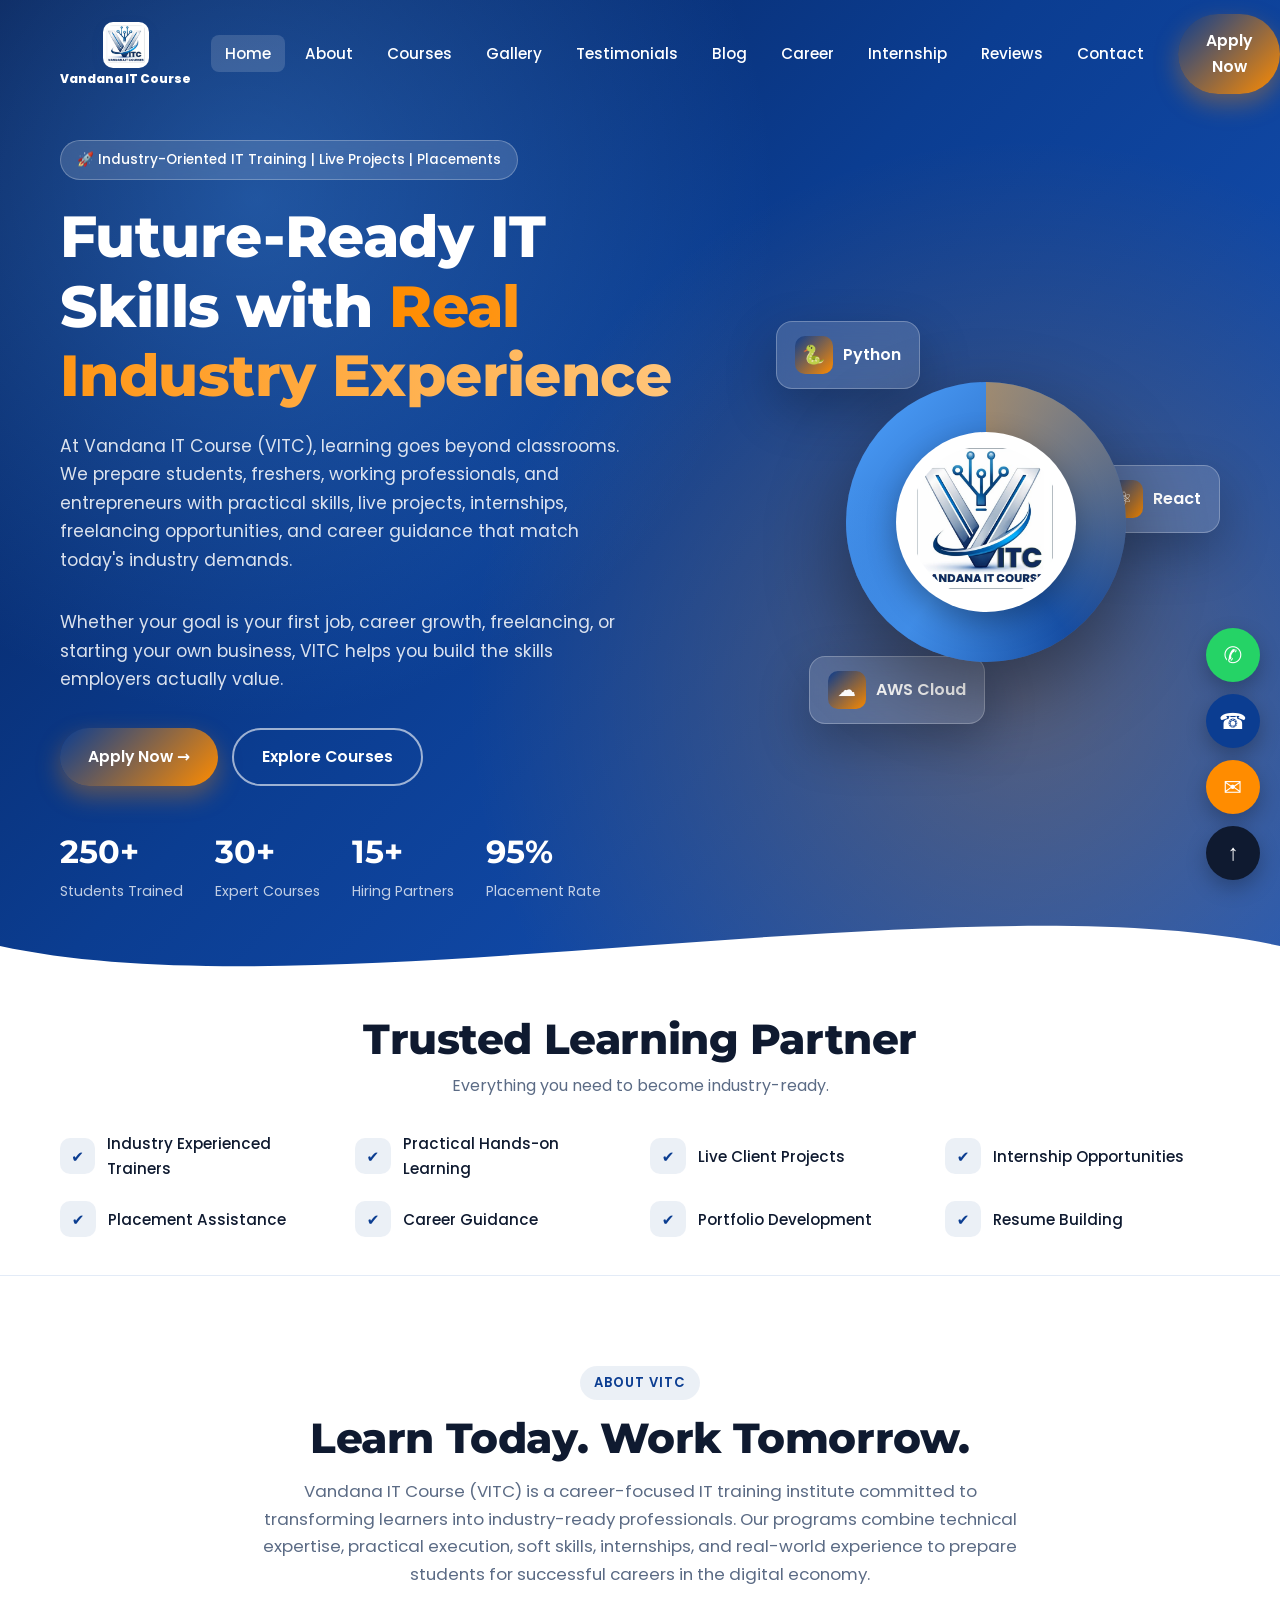
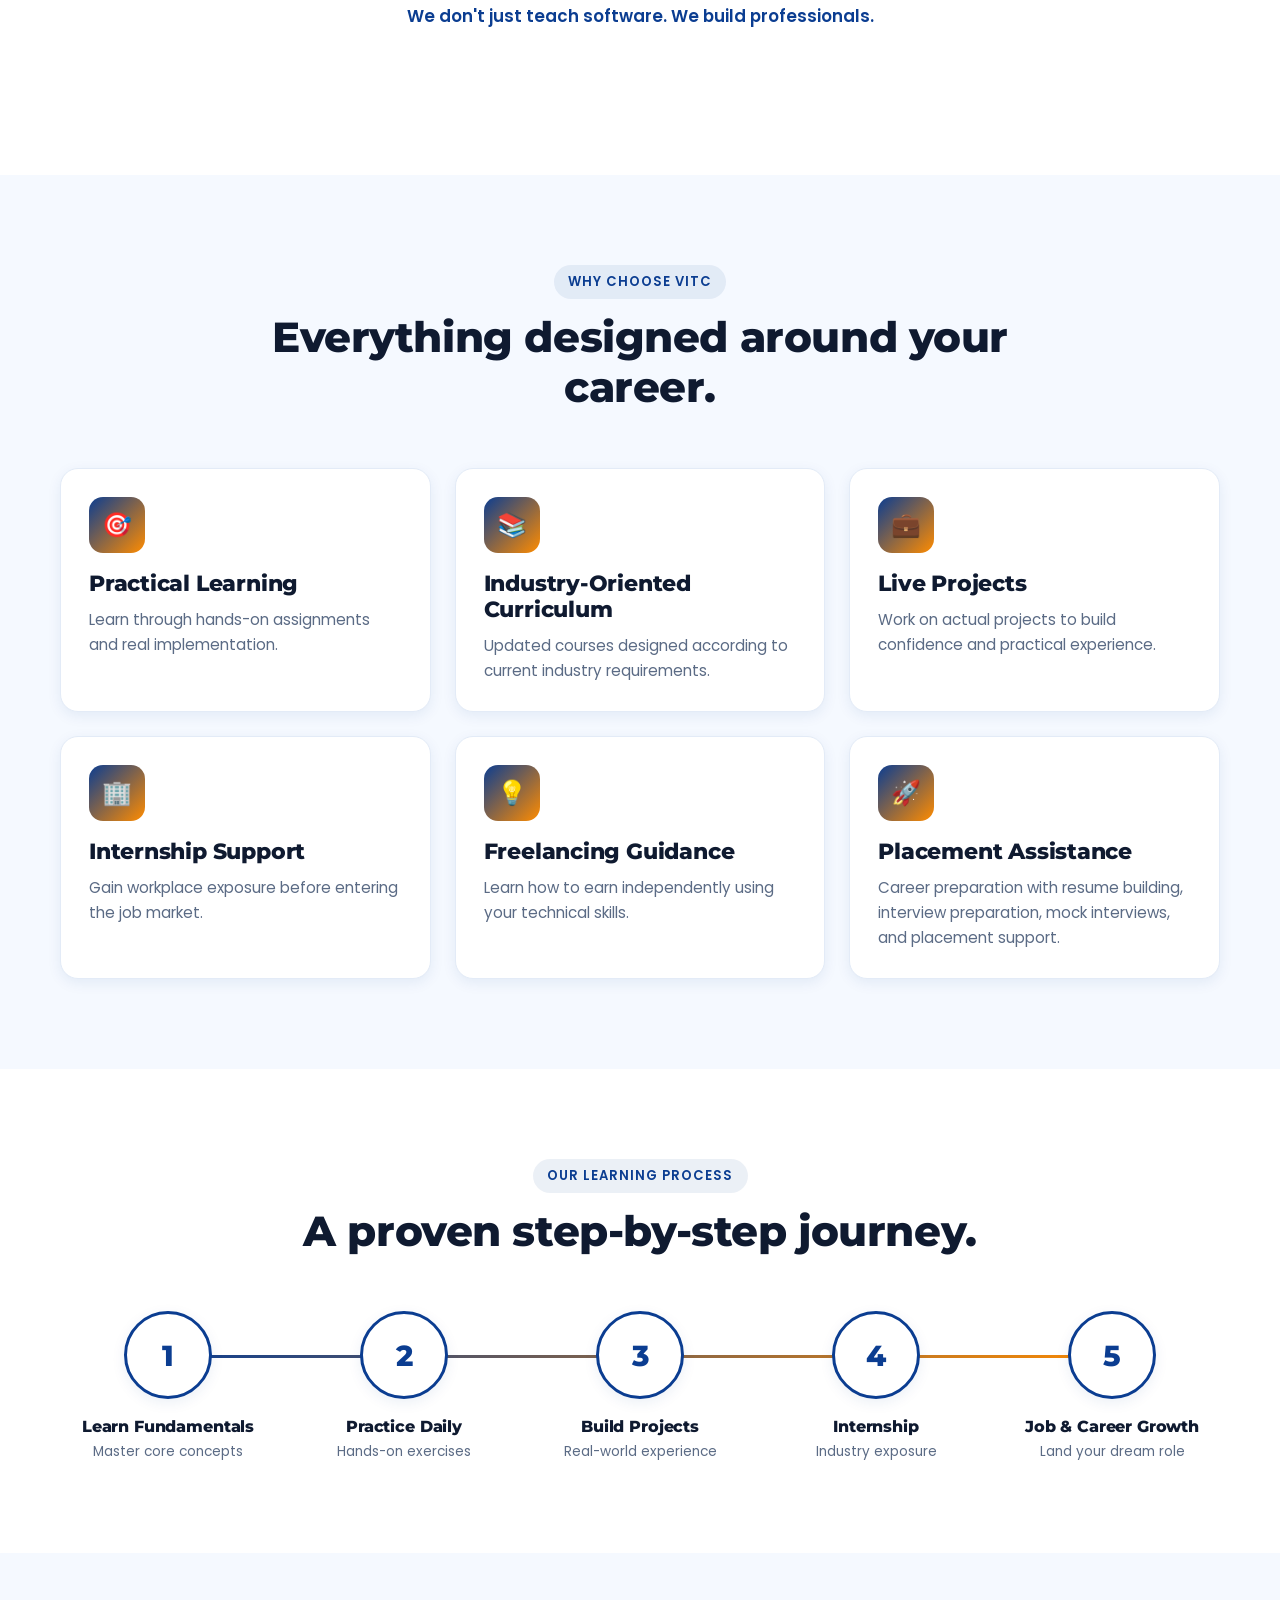
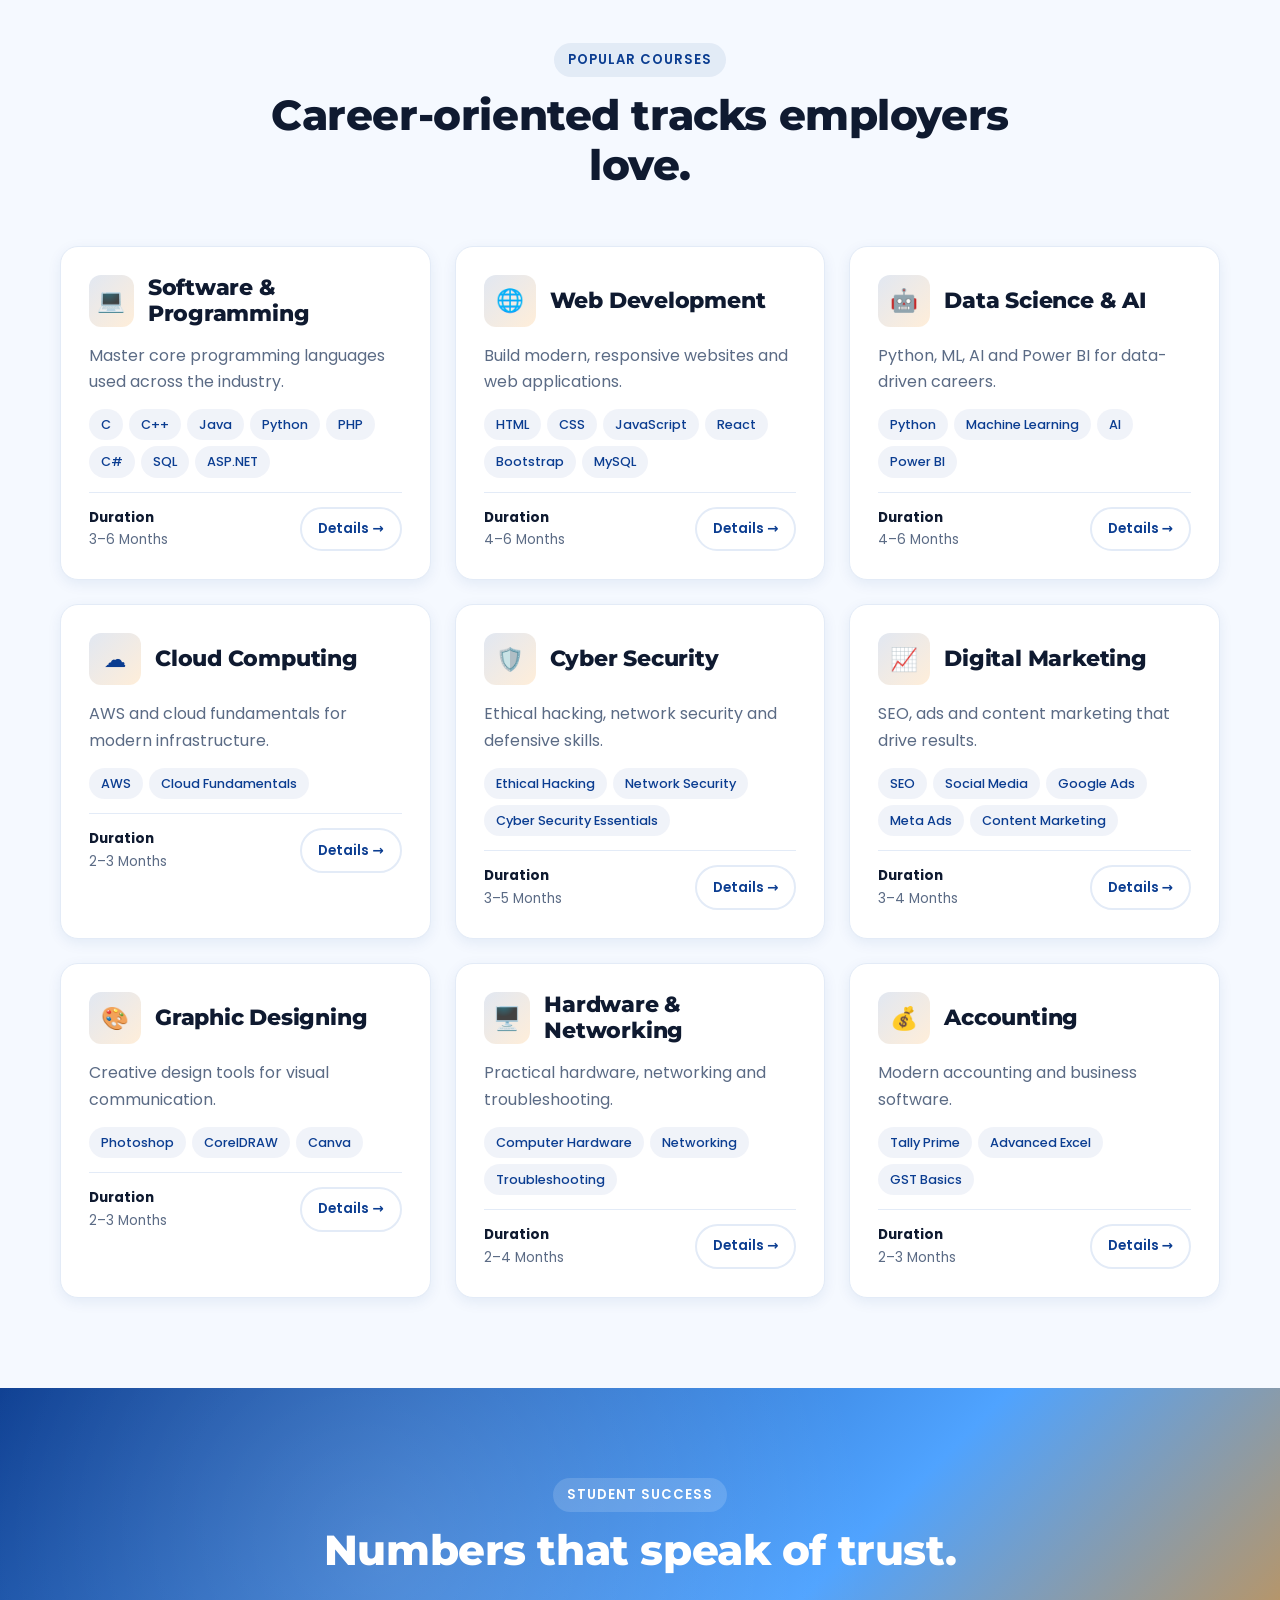
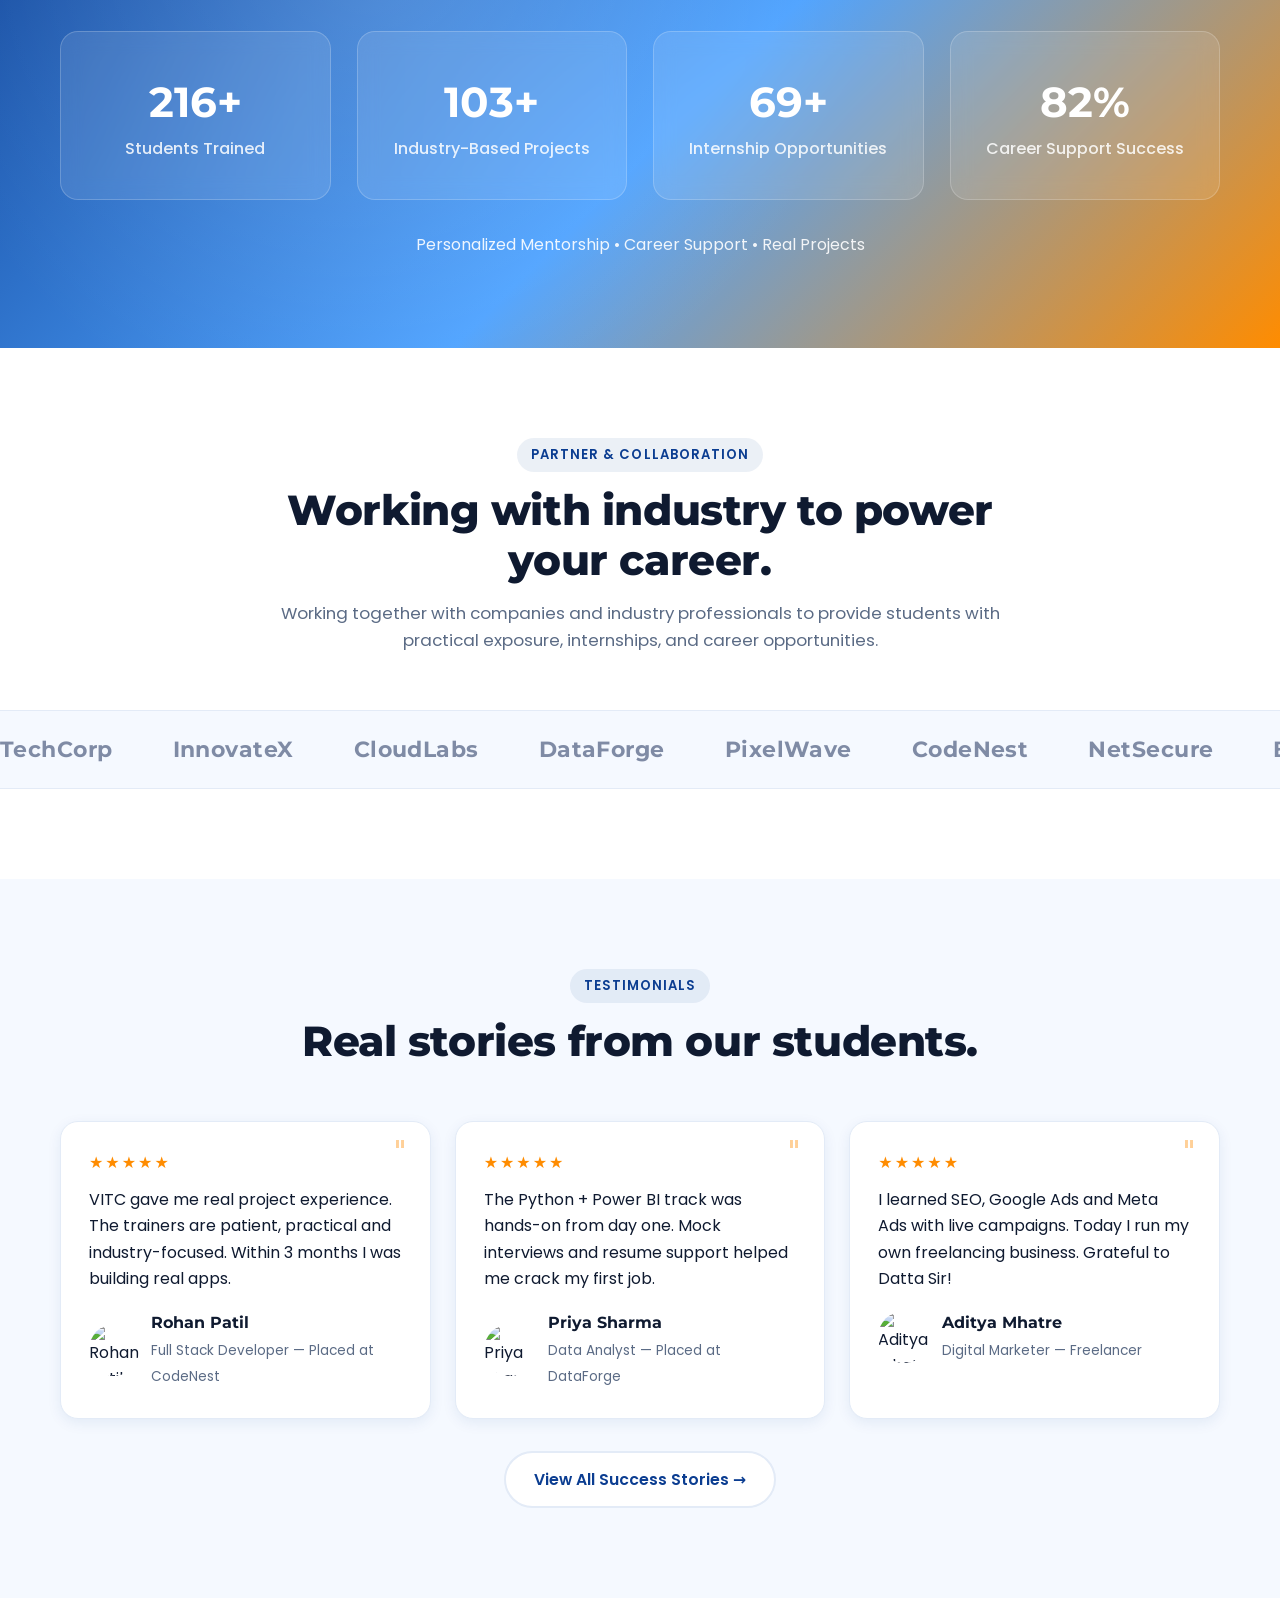
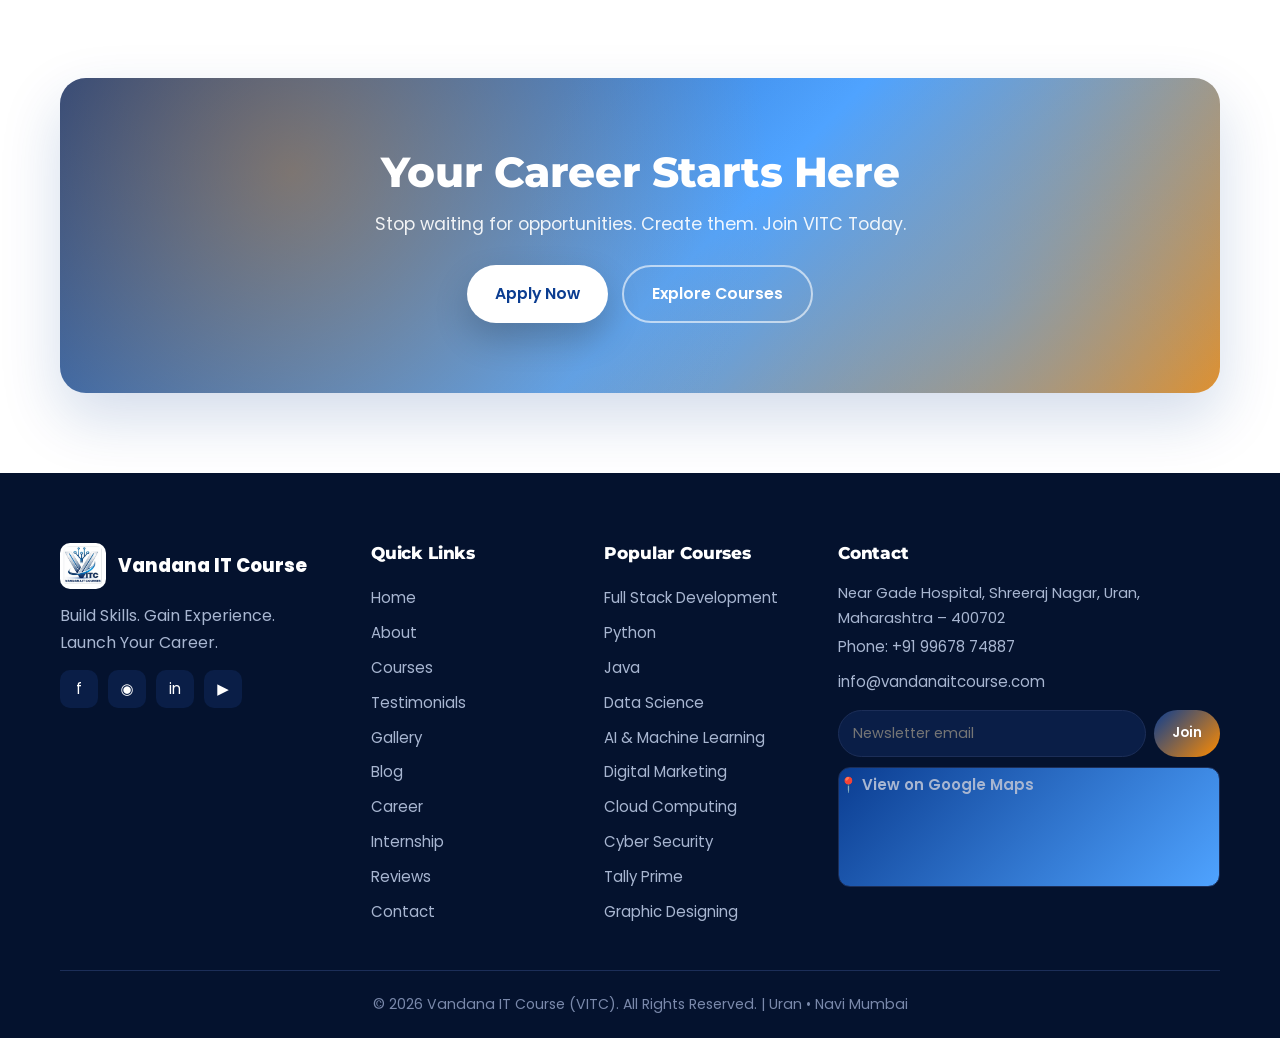
==== index.html @ c4010382 "Added VITC Website complete files" ====
<!DOCTYPE html>
<html lang="en">
<head>
<meta charset="UTF-8">
<meta name="viewport" content="width=device-width,initial-scale=1">
<meta name="theme-color" content="#0B3D91">
<title>Home — Future-Ready IT Skills | Vandana IT Course (VITC) — Uran, Navi Mumbai</title>
<meta name="description" content="VITC — Career-focused IT training institute in Uran offering programming, full stack, data science, digital marketing, cyber security courses with live projects, internships & placement assistance.">
<meta name="keywords" content="Vandana IT Course, IT Classes Uran, IT Institute Uran, Programming Classes Uran, Full Stack Course Uran, Python Classes Uran, Java Classes Uran, Digital Marketing Uran, Cyber Security Course Uran, Data Science Institute Uran, Internship Uran, Placement Institute Navi Mumbai, IT Training Navi Mumbai">
<meta name="author" content="Vandana IT Course (VITC)">
<link rel="canonical" href="/index.html">
<meta property="og:type" content="website">
<meta property="og:title" content="Home — Future-Ready IT Skills | Vandana IT Course (VITC)">
<meta property="og:description" content="VITC — Career-focused IT training institute in Uran offering programming, full stack, data science, digital marketing, cyber security courses with live projects, internships & placement assistance.">
<meta property="og:image" content="assets/img/logo.jpeg">
<meta name="twitter:card" content="summary_large_image">
<meta name="twitter:title" content="Home — Future-Ready IT Skills | VITC">
<meta name="twitter:description" content="VITC — Career-focused IT training institute in Uran offering programming, full stack, data science, digital marketing, cyber security courses with live projects, internships & placement assistance.">
<link rel="icon" type="image/jpeg" href="assets/img/logo.jpeg">
<link rel="apple-touch-icon" href="assets/img/logo.jpeg">
<link rel="preconnect" href="https://fonts.googleapis.com">
<link rel="preconnect" href="https://fonts.gstatic.com" crossorigin>
<link href="https://fonts.googleapis.com/css2?family=Montserrat:wght@600;700;800;900&family=Poppins:wght@300;400;500;600;700&family=Roboto:wght@400;500;700&display=swap" rel="stylesheet">
<link rel="stylesheet" href="assets/css/style.css">
<script type="application/ld+json">
{"@context":"https://schema.org","@type":"EducationalOrganization","name":"Vandana IT Course (VITC)","url":"https://vandanaitcourse.com","logo":"assets/img/logo.jpeg","telephone":"+919967874887","email":"info@vandanaitcourse.com","address":{"@type":"PostalAddress","streetAddress":"Near Gade Hospital, Shreeraj Nagar","addressLocality":"Uran","addressRegion":"Maharashtra","postalCode":"400702","addressCountry":"IN"},"sameAs":["https://facebook.com","https://instagram.com","https://linkedin.com","https://youtube.com"]}
</script>
</head>
<body class="">
<div id="loader"><img src="assets/img/logo.jpeg" alt="VITC"><div class="bar"><span></span></div></div>
<div id="scroll-progress"></div>
<header class="header">
<div class="container nav">
<a class="brand" href="index.html"><img src="assets/img/logo.jpeg" alt="VITC Logo"><span>Vandana IT Course</span></a>
<nav><ul class="nav-links"><li><a href="index.html" class="active">Home</a></li><li><a href="about.html">About</a></li><li><a href="courses.html">Courses</a></li><li><a href="gallery.html">Gallery</a></li><li><a href="testimonials.html">Testimonials</a></li><li><a href="blog.html">Blog</a></li><li><a href="career.html">Career</a></li><li><a href="internship.html">Internship</a></li><li><a href="reviews.html">Reviews</a></li><li><a href="contact.html">Contact</a></li></ul></nav>
<div class="nav-cta">
<a class="btn btn-primary" href="contact.html">Apply Now</a>
<button class="hamburger" aria-label="Menu"><span></span><span></span><span></span></button>
</div>
</div>
</header>

<section class="hero">
<div class="container hero-grid">
<div class="reveal">
<span class="eyebrow">🚀 Industry-Oriented IT Training | Live Projects | Placements</span>
<h1>Future-Ready IT Skills with <span class="typed" data-typed='["Real Industry Experience","Live Client Projects","Internships & Placements","Career Guidance"]'></span></h1>
<p>At Vandana IT Course (VITC), learning goes beyond classrooms. We prepare students, freshers, working professionals, and entrepreneurs with practical skills, live projects, internships, freelancing opportunities, and career guidance that match today's industry demands.</p>
<p style="color:rgba(255,255,255,.85);margin-bottom:34px">Whether your goal is your first job, career growth, freelancing, or starting your own business, VITC helps you build the skills employers actually value.</p>
<div class="hero-cta">
<a class="btn btn-primary" href="contact.html">Apply Now →</a>
<a class="btn btn-outline" href="courses.html">Explore Courses</a>
</div>
<div class="hero-stats">
<div class="stat"><b data-count="250" data-suffix="+">0</b><span>Students Trained</span></div>
<div class="stat"><b data-count="30" data-suffix="+">0</b><span>Expert Courses</span></div>
<div class="stat"><b data-count="15" data-suffix="+">0</b><span>Hiring Partners</span></div>
<div class="stat"><b data-count="95" data-suffix="%">0</b><span>Placement Rate</span></div>
</div>
</div>
<div class="hero-visual reveal">
<div class="card-float cf1"><span class="ico">🐍</span> Python</div>
<div class="card-float cf2"><span class="ico">⚛️</span> React</div>
<div class="card-float cf3"><span class="ico">☁️</span> AWS Cloud</div>
<div class="center"><div class="center-img"><img src="assets/img/logo.jpeg" alt="VITC"></div></div>
</div>
</div>
<div class="wave"><svg viewBox="0 0 1440 100" preserveAspectRatio="none"><path fill="#fff" d="M0,50 C360,120 1080,-20 1440,50 L1440,100 L0,100 Z"/></svg></div>
</section>

<section class="trust" style="padding-top:20px">
<div class="container">
<h2 class="text-center reveal" style="margin-bottom:8px">Trusted Learning Partner</h2>
<p class="text-center reveal" style="margin-bottom:32px">Everything you need to become industry-ready.</p>
<div class="trust-grid reveal">
<div class="trust-item"><span class="tick">✔</span>Industry Experienced Trainers</div><div class="trust-item"><span class="tick">✔</span>Practical Hands-on Learning</div><div class="trust-item"><span class="tick">✔</span>Live Client Projects</div><div class="trust-item"><span class="tick">✔</span>Internship Opportunities</div><div class="trust-item"><span class="tick">✔</span>Placement Assistance</div><div class="trust-item"><span class="tick">✔</span>Career Guidance</div><div class="trust-item"><span class="tick">✔</span>Portfolio Development</div><div class="trust-item"><span class="tick">✔</span>Resume Building</div>
</div>
</div>
</section>

<section>
<div class="container">
<div class="section-head reveal">
<span class="eyebrow">About VITC</span>
<h2>Learn Today. Work Tomorrow.</h2>
<p>Vandana IT Course (VITC) is a career-focused IT training institute committed to transforming learners into industry-ready professionals. Our programs combine technical expertise, practical execution, soft skills, internships, and real-world experience to prepare students for successful careers in the digital economy.</p>
<p style="margin-top:14px;font-weight:600;color:var(--primary)">We don't just teach software. We build professionals.</p>
</div>
</div>
</section>

<section style="background:#f5f9ff">
<div class="container">
<div class="section-head reveal">
<span class="eyebrow">Why Choose VITC</span>
<h2>Everything designed around your career.</h2>
</div>
<div class="grid grid-3 reveal">
<div class="card"><div class="ico">🎯</div><h3>Practical Learning</h3><p>Learn through hands-on assignments and real implementation.</p></div><div class="card"><div class="ico">📚</div><h3>Industry-Oriented Curriculum</h3><p>Updated courses designed according to current industry requirements.</p></div><div class="card"><div class="ico">💼</div><h3>Live Projects</h3><p>Work on actual projects to build confidence and practical experience.</p></div><div class="card"><div class="ico">🏢</div><h3>Internship Support</h3><p>Gain workplace exposure before entering the job market.</p></div><div class="card"><div class="ico">💡</div><h3>Freelancing Guidance</h3><p>Learn how to earn independently using your technical skills.</p></div><div class="card"><div class="ico">🚀</div><h3>Placement Assistance</h3><p>Career preparation with resume building, interview preparation, mock interviews, and placement support.</p></div>
</div>
</div>
</section>

<section>
<div class="container">
<div class="section-head reveal">
<span class="eyebrow">Our Learning Process</span>
<h2>A proven step-by-step journey.</h2>
</div>
<div class="process reveal">
<div class="step"><div class="num">1</div><h4>Learn Fundamentals</h4><p>Master core concepts</p></div><div class="step"><div class="num">2</div><h4>Practice Daily</h4><p>Hands-on exercises</p></div><div class="step"><div class="num">3</div><h4>Build Projects</h4><p>Real-world experience</p></div><div class="step"><div class="num">4</div><h4>Internship</h4><p>Industry exposure</p></div><div class="step"><div class="num">5</div><h4>Job & Career Growth</h4><p>Land your dream role</p></div>
</div>
</div>
</section>

<section style="background:#f5f9ff">
<div class="container">
<div class="section-head reveal">
<span class="eyebrow">Popular Courses</span>
<h2>Career-oriented tracks employers love.</h2>
</div>
<div class="grid grid-3 reveal">
<div class="course-card"><div class="head"><div class="ico">💻</div><h3>Software & Programming</h3></div><p>Master core programming languages used across the industry.</p><ul><li>C</li><li>C++</li><li>Java</li><li>Python</li><li>PHP</li><li>C#</li><li>SQL</li><li>ASP.NET</li></ul><div class="meta"><span><b>Duration</b>3–6 Months</span><a href="courses.html" class="btn btn-ghost" style="padding:8px 16px;font-size:.85rem">Details →</a></div></div><div class="course-card"><div class="head"><div class="ico">🌐</div><h3>Web Development</h3></div><p>Build modern, responsive websites and web applications.</p><ul><li>HTML</li><li>CSS</li><li>JavaScript</li><li>React</li><li>Bootstrap</li><li>MySQL</li></ul><div class="meta"><span><b>Duration</b>4–6 Months</span><a href="courses.html" class="btn btn-ghost" style="padding:8px 16px;font-size:.85rem">Details →</a></div></div><div class="course-card"><div class="head"><div class="ico">🤖</div><h3>Data Science & AI</h3></div><p>Python, ML, AI and Power BI for data-driven careers.</p><ul><li>Python</li><li>Machine Learning</li><li>AI</li><li>Power BI</li></ul><div class="meta"><span><b>Duration</b>4–6 Months</span><a href="courses.html" class="btn btn-ghost" style="padding:8px 16px;font-size:.85rem">Details →</a></div></div><div class="course-card"><div class="head"><div class="ico">☁️</div><h3>Cloud Computing</h3></div><p>AWS and cloud fundamentals for modern infrastructure.</p><ul><li>AWS</li><li>Cloud Fundamentals</li></ul><div class="meta"><span><b>Duration</b>2–3 Months</span><a href="courses.html" class="btn btn-ghost" style="padding:8px 16px;font-size:.85rem">Details →</a></div></div><div class="course-card"><div class="head"><div class="ico">🛡️</div><h3>Cyber Security</h3></div><p>Ethical hacking, network security and defensive skills.</p><ul><li>Ethical Hacking</li><li>Network Security</li><li>Cyber Security Essentials</li></ul><div class="meta"><span><b>Duration</b>3–5 Months</span><a href="courses.html" class="btn btn-ghost" style="padding:8px 16px;font-size:.85rem">Details →</a></div></div><div class="course-card"><div class="head"><div class="ico">📈</div><h3>Digital Marketing</h3></div><p>SEO, ads and content marketing that drive results.</p><ul><li>SEO</li><li>Social Media</li><li>Google Ads</li><li>Meta Ads</li><li>Content Marketing</li></ul><div class="meta"><span><b>Duration</b>3–4 Months</span><a href="courses.html" class="btn btn-ghost" style="padding:8px 16px;font-size:.85rem">Details →</a></div></div><div class="course-card"><div class="head"><div class="ico">🎨</div><h3>Graphic Designing</h3></div><p>Creative design tools for visual communication.</p><ul><li>Photoshop</li><li>CorelDRAW</li><li>Canva</li></ul><div class="meta"><span><b>Duration</b>2–3 Months</span><a href="courses.html" class="btn btn-ghost" style="padding:8px 16px;font-size:.85rem">Details →</a></div></div><div class="course-card"><div class="head"><div class="ico">🖥️</div><h3>Hardware & Networking</h3></div><p>Practical hardware, networking and troubleshooting.</p><ul><li>Computer Hardware</li><li>Networking</li><li>Troubleshooting</li></ul><div class="meta"><span><b>Duration</b>2–4 Months</span><a href="courses.html" class="btn btn-ghost" style="padding:8px 16px;font-size:.85rem">Details →</a></div></div><div class="course-card"><div class="head"><div class="ico">💰</div><h3>Accounting</h3></div><p>Modern accounting and business software.</p><ul><li>Tally Prime</li><li>Advanced Excel</li><li>GST Basics</li></ul><div class="meta"><span><b>Duration</b>2–3 Months</span><a href="courses.html" class="btn btn-ghost" style="padding:8px 16px;font-size:.85rem">Details →</a></div></div>
</div>
</div>
</section>

<section class="success">
<div class="container">
<div class="section-head reveal">
<span class="eyebrow" style="background:rgba(255,255,255,.15);color:#fff">Student Success</span>
<h2>Numbers that speak of trust.</h2>
</div>
<div class="counters reveal">
<div class="counter"><b data-count="250" data-suffix="+">0</b><span>Students Trained</span></div>
<div class="counter"><b data-count="120" data-suffix="+">0</b><span>Industry-Based Projects</span></div>
<div class="counter"><b data-count="80" data-suffix="+">0</b><span>Internship Opportunities</span></div>
<div class="counter"><b data-count="95" data-suffix="%">0</b><span>Career Support Success</span></div>
</div>
<p class="text-center reveal" style="margin-top:32px;color:rgba(255,255,255,.9)">Personalized Mentorship • Career Support • Real Projects</p>
</div>
</section>

<section>
<div class="container">
<div class="section-head reveal">
<span class="eyebrow">Partner &amp; Collaboration</span>
<h2>Working with industry to power your career.</h2>
<p>Working together with companies and industry professionals to provide students with practical exposure, internships, and career opportunities.</p>
</div>
</div>
<div class="marquee reveal">
<div class="marquee-track">
<span>TechCorp</span><span>InnovateX</span><span>CloudLabs</span><span>DataForge</span><span>PixelWave</span><span>CodeNest</span><span>NetSecure</span><span>BrightStack</span><span>ByteBridge</span><span>VectorAI</span><span>TechCorp</span><span>InnovateX</span><span>CloudLabs</span><span>DataForge</span><span>PixelWave</span><span>CodeNest</span><span>NetSecure</span><span>BrightStack</span><span>ByteBridge</span><span>VectorAI</span>
</div>
</div>
</section>

<section style="background:#f5f9ff">
<div class="container">
<div class="section-head reveal">
<span class="eyebrow">Testimonials</span>
<h2>Real stories from our students.</h2>
</div>
<div class="grid grid-3 reveal">
<div class="testi-card"><span class="quote">"</span><div class="stars">★★★★★</div><p>VITC gave me real project experience. The trainers are patient, practical and industry-focused. Within 3 months I was building real apps.</p><div class="who"><img src="https://i.pravatar.cc/100?img=11" alt="Rohan Patil" loading="lazy"><div><b>Rohan Patil</b><span>Full Stack Developer — Placed at CodeNest</span></div></div></div><div class="testi-card"><span class="quote">"</span><div class="stars">★★★★★</div><p>The Python + Power BI track was hands-on from day one. Mock interviews and resume support helped me crack my first job.</p><div class="who"><img src="https://i.pravatar.cc/100?img=12" alt="Priya Sharma" loading="lazy"><div><b>Priya Sharma</b><span>Data Analyst — Placed at DataForge</span></div></div></div><div class="testi-card"><span class="quote">"</span><div class="stars">★★★★★</div><p>I learned SEO, Google Ads and Meta Ads with live campaigns. Today I run my own freelancing business. Grateful to Datta Sir!</p><div class="who"><img src="https://i.pravatar.cc/100?img=13" alt="Aditya Mhatre" loading="lazy"><div><b>Aditya Mhatre</b><span>Digital Marketer — Freelancer</span></div></div></div>
</div>
<div class="text-center mt-4"><a class="btn btn-ghost" href="testimonials.html">View All Success Stories →</a></div>
</div>
</section>

<section class="cta-banner">
<div class="container">
<div class="box reveal">
<h2>Your Career Starts Here</h2>
<p>Stop waiting for opportunities. Create them. Join VITC Today.</p>
<div style="display:flex;gap:14px;justify-content:center;flex-wrap:wrap">
<a class="btn btn-primary" href="contact.html">Apply Now</a>
<a class="btn btn-outline" href="courses.html">Explore Courses</a>
</div>
</div>
</div>
</section>
<footer class="footer">
<div class="container">
<div class="footer-grid">
<div>
<div class="footer-brand"><img src="assets/img/logo.jpeg" alt="VITC">Vandana IT Course</div>
<p style="color:#a8b6d1">Build Skills. Gain Experience. Launch Your Career.</p>
<div class="socials" aria-label="Social">
<a href="#" aria-label="Facebook">f</a>
<a href="#" aria-label="Instagram">◉</a>
<a href="#" aria-label="LinkedIn">in</a>
<a href="#" aria-label="YouTube">▶</a>
</div>
</div>
<div>
<h4>Quick Links</h4>
<a href="index.html">Home</a><a href="about.html">About</a><a href="courses.html">Courses</a>
<a href="testimonials.html">Testimonials</a><a href="gallery.html">Gallery</a><a href="blog.html">Blog</a>
<a href="career.html">Career</a><a href="internship.html">Internship</a>
<a href="reviews.html">Reviews</a><a href="contact.html">Contact</a>
</div>
<div>
<h4>Popular Courses</h4>
<a href="courses.html">Full Stack Development</a><a href="courses.html">Python</a><a href="courses.html">Java</a>
<a href="courses.html">Data Science</a><a href="courses.html">AI &amp; Machine Learning</a>
<a href="courses.html">Digital Marketing</a><a href="courses.html">Cloud Computing</a>
<a href="courses.html">Cyber Security</a><a href="courses.html">Tally Prime</a><a href="courses.html">Graphic Designing</a>
</div>
<div>
<h4>Contact</h4>
<p style="color:#a8b6d1;font-size:.92rem">Near Gade Hospital, Shreeraj Nagar, Uran, Maharashtra – 400702</p>
<a href="tel:+919967874887">Phone: +91 99678 74887</a>
<a href="mailto:info@vandanaitcourse.com">info@vandanaitcourse.com</a>
<form class="newsletter" onsubmit="return false"><input type="email" placeholder="Newsletter email" required><button>Join</button></form>
<a class="map-thumb" href="https://maps.app.goo.gl/kC8JTekmiVZLgbgg7" target="_blank" rel="noopener"></a>
</div>
</div>
<div class="footer-bottom">© 2026 Vandana IT Course (VITC). All Rights Reserved. | Uran • Navi Mumbai</div>
</div>
</footer>
<div class="floats">
<a class="f-wa" href="https://wa.me/919967874887?text=Hi%20VITC%2C%20I%27d%20like%20to%20enquire%20about%20your%20courses" target="_blank" rel="noopener" aria-label="WhatsApp">✆</a>
<a class="f-call" href="tel:+919967874887" aria-label="Call">☎</a>
<a class="f-mail" href="mailto:info@vandanaitcourse.com" aria-label="Email">✉</a>
<button class="f-top" id="backTop" aria-label="Back to top">↑</button>
</div>
<div id="popup"><div class="p-inner"><button class="p-close" aria-label="Close">×</button>
<h3>🎓 Free Career Counselling</h3>
<p style="margin:8px 0 16px">Get a free 15-minute career counselling session with our expert mentors. Discover the right course for your future.</p>
<a class="btn btn-primary" href="contact.html" style="width:100%">Book My Free Session</a>
</div></div>
<script src="assets/js/main.js"></script>
</body>
</html>
---- assets/css/style.css ----
/* ============ VITC — Vandana IT Course — Premium Stylesheet ============ */
:root{
  --primary:#0B3D91;
  --primary-2:#08307a;
  --accent:#FF8C00;
  --accent-2:#ff7300;
  --sec:#4FA3FF;
  --bg:#ffffff;
  --card:#f5f9ff;
  --muted:#5b6b85;
  --text:#0f1a30;
  --border:#e3ebf7;
  --shadow-sm:0 4px 14px rgba(11,61,145,.08);
  --shadow-md:0 12px 30px rgba(11,61,145,.12);
  --shadow-lg:0 25px 60px rgba(11,61,145,.18);
  --grad:linear-gradient(135deg,#0B3D91 0%,#4FA3FF 55%,#FF8C00 100%);
  --grad-btn:linear-gradient(135deg,#0B3D91 0%,#FF8C00 100%);
  --radius:18px;
  --radius-sm:12px;
  --container:1200px;
}
*{box-sizing:border-box;margin:0;padding:0}
html{scroll-behavior:smooth;-webkit-text-size-adjust:100%}
body{font-family:'Poppins','Roboto',system-ui,sans-serif;color:var(--text);background:var(--bg);line-height:1.65;overflow-x:hidden}
img{max-width:100%;display:block}
a{color:var(--primary);text-decoration:none;transition:.25s}
a:hover{color:var(--accent)}
h1,h2,h3,h4,h5,h6{font-family:'Montserrat','Poppins',sans-serif;font-weight:800;line-height:1.2;color:var(--text);letter-spacing:-.01em}
h1{font-size:clamp(2rem,5vw,3.6rem)}
h2{font-size:clamp(1.6rem,3.5vw,2.6rem)}
h3{font-size:clamp(1.1rem,2vw,1.35rem)}
p{color:var(--muted)}
.container{max-width:var(--container);margin:0 auto;padding:0 20px}
section{padding:90px 0;position:relative}
.section-head{text-align:center;max-width:760px;margin:0 auto 55px}
.section-head .eyebrow{display:inline-block;padding:6px 14px;background:rgba(11,61,145,.08);color:var(--primary);border-radius:99px;font-weight:600;font-size:.82rem;letter-spacing:.08em;text-transform:uppercase;margin-bottom:14px}
.section-head h2{margin-bottom:14px}
.section-head p{font-size:1.05rem}

/* Buttons */
.btn{display:inline-flex;align-items:center;gap:10px;padding:14px 28px;border-radius:99px;font-weight:600;font-family:inherit;cursor:pointer;border:0;font-size:.98rem;position:relative;overflow:hidden;transition:transform .25s,box-shadow .25s,background .25s;text-align:center;justify-content:center}
.btn-primary{background:var(--grad-btn);color:#fff;box-shadow:0 10px 25px rgba(255,140,0,.35)}
.btn-primary:hover{transform:translateY(-3px);box-shadow:0 15px 35px rgba(255,140,0,.5);color:#fff}
.btn-outline{background:transparent;color:#fff;border:2px solid rgba(255,255,255,.6)}
.btn-outline:hover{background:#fff;color:var(--primary);border-color:#fff}
.btn-ghost{background:#fff;color:var(--primary);border:2px solid var(--border)}
.btn-ghost:hover{border-color:var(--primary);transform:translateY(-2px)}
.btn::after{content:"";position:absolute;inset:0;background:radial-gradient(circle,rgba(255,255,255,.4) 10%,transparent 10.5%) center/0 0 no-repeat;transition:background-size .5s}
.btn:active::after{background-size:400% 400%;transition:0s}

/* Loading screen */
#loader{position:fixed;inset:0;background:#fff;z-index:9999;display:flex;flex-direction:column;align-items:center;justify-content:center;gap:24px;transition:opacity .6s,visibility .6s}
#loader.hidden{opacity:0;visibility:hidden}
#loader img{width:110px;animation:pulse 1.6s ease-in-out infinite}
#loader .bar{width:220px;height:4px;background:#e6edfa;border-radius:4px;overflow:hidden}
#loader .bar span{display:block;height:100%;width:40%;background:var(--grad-btn);animation:load 1.2s infinite}
@keyframes pulse{0%,100%{transform:scale(1);opacity:1}50%{transform:scale(1.08);opacity:.85}}
@keyframes load{0%{transform:translateX(-100%)}100%{transform:translateX(350%)}}

/* Scroll progress */
#scroll-progress{position:fixed;top:0;left:0;height:3px;width:0;background:var(--grad-btn);z-index:9998;transition:width .1s}

/* Header */
.header{position:fixed;top:0;left:0;right:0;z-index:1000;transition:.35s;padding:14px 0}
.header.scrolled{background:rgba(255,255,255,.92);backdrop-filter:blur(14px);box-shadow:var(--shadow-sm);padding:8px 0}
.nav{display:flex;align-items:center;justify-content:space-between;gap:20px}
.brand{display:inline-flex;flex-direction:column;align-items:center;gap:4px;font-weight:800;color:#fff;font-size:.75rem;flex-shrink:0;white-space:nowrap;text-decoration:none;line-height:1.1;text-align:center}
.brand>span{display:block;white-space:nowrap}
.header.scrolled .brand{color:var(--text)}
.brand img{width:46px;height:46px;border-radius:10px;background:#fff;padding:3px;box-shadow:var(--shadow-sm);flex-shrink:0}
.brand small{display:none}
.nav-links{display:flex;gap:6px;list-style:none;align-items:center}
.nav-links a{color:#fff;font-weight:500;padding:8px 14px;border-radius:8px;font-size:.95rem;position:relative}
.header.scrolled .nav-links a{color:var(--text)}
.nav-links a:hover,.nav-links a.active{background:rgba(255,255,255,.15);color:#fff}
.header.scrolled .nav-links a:hover,.header.scrolled .nav-links a.active{background:rgba(11,61,145,.08);color:var(--primary)}
.nav-cta{display:flex;align-items:center;gap:10px}
.hamburger{display:none;background:transparent;border:0;flex-direction:column;gap:5px;padding:8px;cursor:pointer}
.hamburger span{display:block;width:26px;height:3px;background:#fff;border-radius:3px;transition:.3s}
.header.scrolled .hamburger span{background:var(--text)}
.hamburger.open span:nth-child(1){transform:translateY(8px) rotate(45deg)}
.hamburger.open span:nth-child(2){opacity:0}
.hamburger.open span:nth-child(3){transform:translateY(-8px) rotate(-45deg)}

/* Inner-page header (non hero pages) */
body.inner .header{background:rgba(255,255,255,.95);backdrop-filter:blur(14px);box-shadow:var(--shadow-sm)}
body.inner .header .brand{color:var(--text)}
body.inner .header .nav-links a{color:var(--text)}
body.inner .header .hamburger span{background:var(--text)}

@media (max-width:960px){
  .hamburger{display:flex}
  .nav-links{position:fixed;top:0;right:-100%;width:82%;max-width:340px;height:100vh;background:#fff;flex-direction:column;padding:100px 30px 30px;box-shadow:-10px 0 30px rgba(0,0,0,.15);transition:right .35s;align-items:stretch}
  .nav-links.open{right:0}
  .nav-links a{color:var(--text) !important;padding:14px 12px;border-bottom:1px solid var(--border);border-radius:0}
  .nav-cta .btn{display:none}
}

/* Hero */
.hero{min-height:100vh;padding:140px 0 90px;background:linear-gradient(135deg,#061e52 0%,#0B3D91 45%,#1858c2 100%);color:#fff;position:relative;overflow:hidden;display:flex;align-items:center}
.hero::before{content:"";position:absolute;inset:0;background-image:radial-gradient(circle at 20% 20%,rgba(79,163,255,.35),transparent 40%),radial-gradient(circle at 80% 70%,rgba(255,140,0,.28),transparent 45%);pointer-events:none}
.hero-grid{display:grid;grid-template-columns:1.15fr .85fr;gap:60px;align-items:center;position:relative;z-index:2}
.hero .eyebrow{display:inline-block;padding:8px 16px;background:rgba(255,255,255,.15);border:1px solid rgba(255,255,255,.25);border-radius:99px;font-weight:500;font-size:.85rem;margin-bottom:22px;backdrop-filter:blur(10px)}
.hero h1{color:#fff;margin-bottom:22px}
.hero h1 .typed{background:linear-gradient(90deg,#FF8C00,#ffc57a);-webkit-background-clip:text;background-clip:text;color:transparent}
.hero p{color:rgba(255,255,255,.85);font-size:1.08rem;max-width:560px;margin-bottom:34px}
.hero-cta{display:flex;gap:14px;flex-wrap:wrap;margin-bottom:40px}
.hero-stats{display:flex;gap:32px;flex-wrap:wrap}
.hero-stats .stat{}
.hero-stats .stat b{font-size:2rem;font-family:'Montserrat',sans-serif;color:#fff;display:block}
.hero-stats .stat span{color:rgba(255,255,255,.75);font-size:.88rem}

.hero-visual{position:relative;height:480px}
.hero-visual .orb{position:absolute;inset:auto;border-radius:50%;filter:blur(2px);animation:float 6s ease-in-out infinite}
.hero-visual .card-float{position:absolute;background:rgba(255,255,255,.15);backdrop-filter:blur(14px);border:1px solid rgba(255,255,255,.25);border-radius:16px;padding:14px 18px;color:#fff;display:flex;align-items:center;gap:10px;font-weight:600;box-shadow:0 20px 50px rgba(0,0,0,.25);animation:float 5s ease-in-out infinite}
.hero-visual .card-float .ico{width:38px;height:38px;border-radius:10px;background:var(--grad-btn);display:grid;place-items:center;font-size:1.15rem}
.hero-visual .cf1{top:8%;left:5%;animation-delay:0s}
.hero-visual .cf2{top:38%;right:0;animation-delay:1s}
.hero-visual .cf3{bottom:8%;left:12%;animation-delay:2s}
.hero-visual .center{position:absolute;inset:0;display:grid;place-items:center}
.hero-visual .center-img{width:280px;height:280px;border-radius:50%;background:linear-gradient(135deg,#4FA3FF,#0B3D91);display:grid;place-items:center;box-shadow:0 30px 80px rgba(0,0,0,.4);position:relative;overflow:hidden}
.hero-visual .center-img::before{content:"";position:absolute;inset:-30%;background:conic-gradient(from 0deg,rgba(255,140,0,.5),transparent 40%,rgba(79,163,255,.6),transparent 80%);animation:spin 8s linear infinite}
.hero-visual .center-img img{width:180px;height:180px;object-fit:contain;background:#fff;border-radius:50%;padding:14px;position:relative;z-index:2;box-shadow:0 10px 30px rgba(0,0,0,.3)}
@keyframes float{0%,100%{transform:translateY(0)}50%{transform:translateY(-14px)}}
@keyframes spin{to{transform:rotate(360deg)}}

/* Wave divider */
.wave{position:absolute;bottom:-1px;left:0;right:0;line-height:0}
.wave svg{width:100%;height:100px;display:block}

/* Trust bar */
.trust{background:#fff;padding:38px 0;border-bottom:1px solid var(--border)}
.trust-grid{display:grid;grid-template-columns:repeat(4,1fr);gap:20px}
.trust-item{display:flex;align-items:center;gap:12px;color:var(--text);font-weight:500;font-size:.95rem}
.trust-item .tick{width:36px;height:36px;border-radius:10px;background:rgba(11,61,145,.08);color:var(--primary);display:grid;place-items:center;font-weight:700}
@media (max-width:768px){.trust-grid{grid-template-columns:repeat(2,1fr)}}

/* Cards grid */
.grid{display:grid;gap:24px}
.grid-2{grid-template-columns:repeat(2,1fr)}
.grid-3{grid-template-columns:repeat(3,1fr)}
.grid-4{grid-template-columns:repeat(4,1fr)}
@media (max-width:960px){.grid-3,.grid-4{grid-template-columns:repeat(2,1fr)}}
@media (max-width:640px){.grid-2,.grid-3,.grid-4{grid-template-columns:1fr}.hero-grid{grid-template-columns:1fr;gap:40px}.hero-visual{height:380px}}

.card{background:#fff;border:1px solid var(--border);border-radius:var(--radius);padding:28px;box-shadow:var(--shadow-sm);transition:.35s;position:relative;overflow:hidden}
.card:hover{transform:translateY(-6px);box-shadow:var(--shadow-md);border-color:transparent}
.card .ico{width:56px;height:56px;border-radius:14px;background:var(--grad-btn);color:#fff;display:grid;place-items:center;font-size:1.5rem;margin-bottom:18px;transition:.4s}
.card:hover .ico{transform:rotate(-8deg) scale(1.05)}
.card h3{margin-bottom:10px}
.card p{font-size:.95rem}

/* About section */
.about-split{display:grid;grid-template-columns:1fr 1fr;gap:60px;align-items:center}
.about-split img{border-radius:var(--radius);box-shadow:var(--shadow-md)}
@media (max-width:860px){.about-split{grid-template-columns:1fr}}

/* Timeline / process */
.process{display:grid;grid-template-columns:repeat(5,1fr);gap:20px;position:relative}
.process::before{content:"";position:absolute;top:44px;left:8%;right:8%;height:3px;background:linear-gradient(90deg,var(--primary),var(--accent));z-index:0;border-radius:3px}
.step{position:relative;z-index:1;text-align:center;padding:0 10px}
.step .num{width:88px;height:88px;margin:0 auto 18px;border-radius:50%;background:#fff;border:3px solid var(--primary);color:var(--primary);display:grid;place-items:center;font-family:'Montserrat',sans-serif;font-weight:800;font-size:1.8rem;box-shadow:var(--shadow-sm);transition:.4s}
.step:hover .num{background:var(--grad-btn);border-color:transparent;color:#fff;transform:scale(1.08)}
.step h4{font-size:1rem;margin-bottom:4px}
.step p{font-size:.85rem}
@media (max-width:860px){.process{grid-template-columns:1fr;gap:30px}.process::before{display:none}}

/* Courses grid */
.course-card{background:#fff;border:1px solid var(--border);border-radius:var(--radius);padding:28px;transition:.35s;position:relative;overflow:hidden;box-shadow:var(--shadow-sm)}
.course-card::before{content:"";position:absolute;top:0;left:0;right:0;height:4px;background:var(--grad-btn);transform:scaleX(0);transform-origin:left;transition:.4s}
.course-card:hover{transform:translateY(-8px);box-shadow:var(--shadow-md)}
.course-card:hover::before{transform:scaleX(1)}
.course-card .head{display:flex;align-items:center;gap:14px;margin-bottom:16px}
.course-card .head .ico{width:52px;height:52px;border-radius:12px;background:linear-gradient(135deg,rgba(11,61,145,.12),rgba(255,140,0,.15));color:var(--primary);display:grid;place-items:center;font-size:1.4rem}
.course-card ul{list-style:none;margin:14px 0;display:flex;flex-wrap:wrap;gap:6px}
.course-card ul li{background:rgba(11,61,145,.06);color:var(--primary);padding:5px 12px;border-radius:99px;font-size:.8rem;font-weight:500}
.course-card .meta{display:flex;justify-content:space-between;font-size:.85rem;color:var(--muted);border-top:1px solid var(--border);padding-top:14px;margin-top:14px}
.course-card .meta b{color:var(--text);display:block}

/* Success section */
.success{background:var(--grad);color:#fff;position:relative;overflow:hidden}
.success::before{content:"";position:absolute;inset:0;background:radial-gradient(circle at 30% 30%,rgba(255,255,255,.15),transparent 50%)}
.success .container{position:relative;z-index:2}
.success h2{color:#fff}
.success .section-head p{color:rgba(255,255,255,.85)}
.counters{display:grid;grid-template-columns:repeat(4,1fr);gap:26px;text-align:center}
.counter{background:rgba(255,255,255,.1);backdrop-filter:blur(10px);border:1px solid rgba(255,255,255,.2);border-radius:var(--radius);padding:36px 20px;transition:.35s}
.counter:hover{transform:translateY(-6px);background:rgba(255,255,255,.18)}
.counter b{font-family:'Montserrat',sans-serif;font-size:2.6rem;display:block;color:#fff}
.counter span{color:rgba(255,255,255,.85);font-weight:500}
@media (max-width:768px){.counters{grid-template-columns:repeat(2,1fr)}}

/* Partners marquee */
.marquee{overflow:hidden;position:relative;padding:20px 0;background:#f5f9ff;border-top:1px solid var(--border);border-bottom:1px solid var(--border)}
.marquee-track{display:flex;gap:60px;animation:marquee 25s linear infinite;width:max-content}
.marquee-track span{font-family:'Montserrat',sans-serif;font-weight:700;font-size:1.4rem;color:#7f8ba5;white-space:nowrap;letter-spacing:.02em}
@keyframes marquee{to{transform:translateX(-50%)}}

/* Testimonials */
.testi{background:#fff}
.testi-card{background:#fff;border:1px solid var(--border);border-radius:var(--radius);padding:28px;box-shadow:var(--shadow-sm);transition:.35s;position:relative}
.testi-card:hover{transform:translateY(-6px);box-shadow:var(--shadow-md)}
.testi-card .quote{font-size:2.5rem;color:var(--accent);line-height:.6;position:absolute;top:24px;right:24px;opacity:.4}
.testi-card p{margin-bottom:18px;color:var(--text)}
.testi-card .who{display:flex;align-items:center;gap:12px}
.testi-card .who img{width:52px;height:52px;border-radius:50%;object-fit:cover}
.testi-card .who b{display:block;font-family:'Montserrat',sans-serif;color:var(--text)}
.testi-card .who span{color:var(--muted);font-size:.85rem}
.stars{color:#FF8C00;margin-bottom:10px;font-size:1rem;letter-spacing:2px}

/* CTA banner */
.cta-banner{padding:80px 0}
.cta-banner .box{background:var(--grad);border-radius:26px;padding:70px 40px;text-align:center;color:#fff;box-shadow:var(--shadow-lg);position:relative;overflow:hidden}
.cta-banner .box::before{content:"";position:absolute;inset:0;background:radial-gradient(circle at 20% 30%,rgba(255,140,0,.4),transparent 50%),radial-gradient(circle at 80% 70%,rgba(79,163,255,.4),transparent 50%)}
.cta-banner .box>*{position:relative;z-index:2}
.cta-banner h2{color:#fff;margin-bottom:12px}
.cta-banner p{color:rgba(255,255,255,.9);font-size:1.1rem;margin-bottom:26px;max-width:600px;margin-left:auto;margin-right:auto}
.cta-banner .btn-primary{background:#fff;color:var(--primary);box-shadow:0 15px 35px rgba(0,0,0,.2)}
.cta-banner .btn-primary:hover{color:var(--primary)}

/* Footer */
.footer{background:#04122e;color:#a8b6d1;padding:70px 0 0}
.footer-grid{display:grid;grid-template-columns:1.4fr 1fr 1fr 1.2fr;gap:40px}
.footer h4{color:#fff;font-size:1.05rem;margin-bottom:18px;font-family:'Montserrat',sans-serif}
.footer a{color:#a8b6d1;display:block;padding:5px 0;font-size:.94rem}
.footer a:hover{color:var(--accent);transform:translateX(4px)}
.footer-brand{display:flex;align-items:center;gap:12px;margin-bottom:14px;color:#fff;font-weight:800;font-size:1.15rem}
.footer-brand img{width:46px;height:46px;border-radius:10px;background:#fff;padding:3px}
.newsletter{display:flex;gap:8px;margin-top:10px}
.newsletter input{flex:1;padding:12px 14px;border-radius:99px;border:1px solid #1c2e58;background:#0a1e47;color:#fff;font-family:inherit;font-size:.9rem;outline:none}
.newsletter input:focus{border-color:var(--accent)}
.newsletter button{padding:12px 18px;border-radius:99px;border:0;background:var(--grad-btn);color:#fff;font-weight:600;cursor:pointer;font-family:inherit}
.socials{display:flex;gap:10px;margin-top:14px}
.socials a{width:38px;height:38px;background:#0a1e47;border-radius:10px;display:grid;place-items:center;color:#fff;padding:0}
.socials a:hover{background:var(--accent);transform:translateY(-3px)}
.map-thumb{width:100%;height:120px;border-radius:12px;background:linear-gradient(135deg,#0B3D91,#4FA3FF) center/cover;margin-top:10px;position:relative;overflow:hidden;display:grid;place-items:center;color:#fff;text-decoration:none;border:1px solid #1c2e58}
.map-thumb::before{content:"📍 View on Google Maps";position:relative;z-index:2;font-weight:600}
.footer-bottom{border-top:1px solid #1c2e58;margin-top:40px;padding:22px 0;text-align:center;font-size:.88rem;color:#7a89ab}
@media (max-width:860px){.footer-grid{grid-template-columns:1fr 1fr}}
@media (max-width:520px){.footer-grid{grid-template-columns:1fr}}

/* Floating actions */
.floats{position:fixed;right:20px;bottom:20px;display:flex;flex-direction:column;gap:12px;z-index:900}
.floats a,.floats button{width:54px;height:54px;border-radius:50%;display:grid;place-items:center;color:#fff;box-shadow:0 8px 20px rgba(0,0,0,.25);transition:.3s;border:0;cursor:pointer;font-size:1.4rem}
.floats a:hover,.floats button:hover{transform:translateY(-4px) scale(1.05)}
.f-wa{background:#25D366}
.f-call{background:var(--primary)}
.f-mail{background:var(--accent)}
.f-top{background:#0f1a30}
#backTop{opacity:0;visibility:hidden;transition:.3s}
#backTop.show{opacity:1;visibility:visible}

/* Page hero */
.page-hero{padding:150px 0 70px;background:linear-gradient(135deg,#061e52,#0B3D91);color:#fff;position:relative;overflow:hidden;text-align:center}
.page-hero::before{content:"";position:absolute;inset:0;background:radial-gradient(circle at 30% 40%,rgba(79,163,255,.3),transparent 50%),radial-gradient(circle at 70% 60%,rgba(255,140,0,.25),transparent 50%)}
.page-hero .container{position:relative;z-index:2}
.page-hero h1{color:#fff;margin-bottom:12px}
.page-hero p{color:rgba(255,255,255,.85);font-size:1.1rem;max-width:720px;margin:0 auto}
.breadcrumb{margin-top:18px;color:rgba(255,255,255,.8);font-size:.9rem}
.breadcrumb a{color:#fff;opacity:.85}
.breadcrumb a:hover{color:var(--accent);opacity:1}

/* Reveal */
.reveal{opacity:0;transform:translateY(30px);transition:opacity .8s,transform .8s}
.reveal.in{opacity:1;transform:none}

/* Forms */
.form-card{background:#fff;border-radius:var(--radius);padding:36px;box-shadow:var(--shadow-md);border:1px solid var(--border)}
.form-row{display:grid;grid-template-columns:1fr 1fr;gap:16px;margin-bottom:16px}
@media (max-width:640px){.form-row{grid-template-columns:1fr}}
.field{display:flex;flex-direction:column;gap:6px;margin-bottom:16px}
.field label{font-weight:600;font-size:.9rem;color:var(--text)}
.field input,.field select,.field textarea{padding:13px 16px;border:1px solid var(--border);border-radius:12px;font-family:inherit;font-size:.95rem;background:#f8fbff;transition:.25s;outline:none}
.field input:focus,.field select:focus,.field textarea:focus{border-color:var(--primary);background:#fff;box-shadow:0 0 0 4px rgba(11,61,145,.1)}
.field .err{color:#d43a3a;font-size:.8rem;display:none}
.field.invalid input,.field.invalid select,.field.invalid textarea{border-color:#d43a3a;background:#fff5f5}
.field.invalid .err{display:block}
textarea{min-height:120px;resize:vertical}

/* Contact split */
.contact-grid{display:grid;grid-template-columns:1fr 1.2fr;gap:40px}
@media (max-width:860px){.contact-grid{grid-template-columns:1fr}}
.contact-info{background:var(--grad);color:#fff;border-radius:var(--radius);padding:36px;position:relative;overflow:hidden}
.contact-info::before{content:"";position:absolute;inset:0;background:radial-gradient(circle at 20% 20%,rgba(255,140,0,.3),transparent 50%)}
.contact-info>*{position:relative;z-index:2}
.contact-info h3{color:#fff}
.info-row{display:flex;gap:14px;margin:20px 0;align-items:flex-start}
.info-row .ico{width:44px;height:44px;border-radius:12px;background:rgba(255,255,255,.15);display:grid;place-items:center;flex-shrink:0;font-size:1.15rem}
.info-row b{color:#fff;display:block;margin-bottom:2px}
.info-row span,.info-row a{color:rgba(255,255,255,.9);font-size:.92rem}

/* Gallery */
.filters{display:flex;flex-wrap:wrap;gap:10px;justify-content:center;margin-bottom:36px}
.filters button{padding:8px 20px;border-radius:99px;border:1px solid var(--border);background:#fff;color:var(--text);font-weight:500;cursor:pointer;font-family:inherit;transition:.25s;font-size:.9rem}
.filters button.active,.filters button:hover{background:var(--grad-btn);color:#fff;border-color:transparent}
.gallery{columns:3 280px;column-gap:18px}
.gallery .g-item{margin:0 0 18px;break-inside:avoid;border-radius:var(--radius);overflow:hidden;position:relative;cursor:pointer;box-shadow:var(--shadow-sm);transition:.3s}
.gallery .g-item:hover{transform:translateY(-4px);box-shadow:var(--shadow-md)}
.gallery img{transition:.5s}
.gallery .g-item:hover img{transform:scale(1.06)}
.gallery .g-item .cap{position:absolute;left:0;right:0;bottom:0;padding:14px;background:linear-gradient(transparent,rgba(0,0,0,.75));color:#fff;font-weight:600;font-size:.9rem;opacity:0;transition:.3s}
.gallery .g-item:hover .cap{opacity:1}
#lightbox{position:fixed;inset:0;background:rgba(4,18,46,.94);z-index:9999;display:none;align-items:center;justify-content:center;padding:30px}
#lightbox.open{display:flex}
#lightbox img{max-width:90vw;max-height:88vh;border-radius:12px;box-shadow:0 30px 80px rgba(0,0,0,.5)}
#lightbox .close{position:absolute;top:20px;right:20px;color:#fff;background:rgba(255,255,255,.15);border:0;width:46px;height:46px;border-radius:50%;font-size:1.5rem;cursor:pointer}

/* Blog */
.blog-layout{display:grid;grid-template-columns:2.2fr 1fr;gap:40px}
@media (max-width:860px){.blog-layout{grid-template-columns:1fr}}
.blog-card{background:#fff;border:1px solid var(--border);border-radius:var(--radius);overflow:hidden;box-shadow:var(--shadow-sm);transition:.35s;margin-bottom:26px}
.blog-card:hover{transform:translateY(-6px);box-shadow:var(--shadow-md)}
.blog-card img{width:100%;height:220px;object-fit:cover}
.blog-card .body{padding:24px}
.blog-card .tag{display:inline-block;padding:4px 12px;background:rgba(11,61,145,.08);color:var(--primary);border-radius:99px;font-size:.75rem;font-weight:600;margin-bottom:10px}
.sidebar .box{background:#fff;border:1px solid var(--border);border-radius:var(--radius);padding:22px;margin-bottom:22px;box-shadow:var(--shadow-sm)}
.sidebar h4{margin-bottom:14px;font-size:1.05rem}
.sidebar ul{list-style:none}
.sidebar li a{display:block;padding:8px 0;border-bottom:1px dashed var(--border);color:var(--text);font-size:.92rem}
.sidebar li:last-child a{border-bottom:0}
.pagination{display:flex;gap:8px;justify-content:center;margin-top:20px}
.pagination a{width:40px;height:40px;display:grid;place-items:center;border:1px solid var(--border);border-radius:10px;color:var(--text);font-weight:600}
.pagination a.active,.pagination a:hover{background:var(--grad-btn);color:#fff;border-color:transparent}

/* FAQ */
.faq-item{background:#fff;border:1px solid var(--border);border-radius:14px;margin-bottom:12px;overflow:hidden;transition:.3s}
.faq-q{width:100%;text-align:left;padding:18px 22px;background:#fff;border:0;font-family:inherit;font-size:1rem;font-weight:600;cursor:pointer;display:flex;justify-content:space-between;align-items:center;color:var(--text)}
.faq-q::after{content:"+";font-size:1.4rem;color:var(--primary);transition:.3s;font-weight:400}
.faq-item.open .faq-q::after{transform:rotate(45deg)}
.faq-a{max-height:0;overflow:hidden;transition:.35s;padding:0 22px;color:var(--muted)}
.faq-item.open .faq-a{max-height:300px;padding:0 22px 18px}

/* Popup */
#popup{position:fixed;inset:0;background:rgba(4,18,46,.75);z-index:9999;display:none;align-items:center;justify-content:center;padding:20px;animation:fadeIn .3s}
#popup.open{display:flex}
#popup .p-inner{background:#fff;border-radius:20px;max-width:460px;width:100%;padding:36px;position:relative;box-shadow:var(--shadow-lg)}
#popup .p-close{position:absolute;top:12px;right:12px;background:transparent;border:0;font-size:1.6rem;cursor:pointer;color:var(--muted);width:36px;height:36px;border-radius:50%}
#popup .p-close:hover{background:var(--border)}
#popup h3{margin-bottom:8px}
@keyframes fadeIn{from{opacity:0}to{opacity:1}}

/* Values */
.value-tag{display:inline-block;padding:10px 22px;background:rgba(11,61,145,.06);color:var(--primary);border-radius:99px;font-weight:600;margin:5px;transition:.3s;font-size:.95rem}
.value-tag:hover{background:var(--grad-btn);color:#fff;transform:translateY(-3px)}

/* Founder */
.founder{display:grid;grid-template-columns:auto 1fr;gap:32px;align-items:center;background:linear-gradient(135deg,rgba(11,61,145,.04),rgba(255,140,0,.05));padding:36px;border-radius:var(--radius);border:1px solid var(--border)}
.founder .ph{width:180px;height:180px;border-radius:50%;background:linear-gradient(135deg,#0B3D91,#4FA3FF);display:grid;place-items:center;color:#fff;font-size:4rem;font-family:'Montserrat',sans-serif;font-weight:800;box-shadow:var(--shadow-md);flex-shrink:0}
.founder .quote{font-size:1.15rem;font-style:italic;color:var(--text);line-height:1.7;position:relative;padding-left:24px;border-left:4px solid var(--accent)}
@media (max-width:640px){.founder{grid-template-columns:1fr;text-align:center}.founder .ph{margin:0 auto}.founder .quote{padding:16px 0 0;border-left:0;border-top:4px solid var(--accent)}}

/* Utility */
.text-center{text-align:center}
.mt-4{margin-top:32px}

/* Overall rating */
.rating-hero{background:linear-gradient(135deg,#0B3D91,#4FA3FF);color:#fff;padding:40px;border-radius:var(--radius);text-align:center;box-shadow:var(--shadow-md)}
.rating-hero .num{font-size:4rem;font-family:'Montserrat',sans-serif;font-weight:800;line-height:1}
.rating-hero .stars{color:#FF8C00;font-size:1.6rem;margin:8px 0;letter-spacing:4px}

/* 404 */
.err-page{min-height:80vh;display:grid;place-items:center;text-align:center;padding:120px 20px 60px}
.err-page h1{font-size:8rem;background:var(--grad-btn);-webkit-background-clip:text;background-clip:text;color:transparent;line-height:1}

/* Job cards */
.job-card{background:#fff;border:1px solid var(--border);border-radius:var(--radius);padding:26px;box-shadow:var(--shadow-sm);transition:.3s;display:flex;justify-content:space-between;align-items:center;gap:20px;flex-wrap:wrap}
.job-card:hover{transform:translateY(-4px);box-shadow:var(--shadow-md)}
.job-card h3{margin-bottom:4px;font-size:1.15rem}
.job-card .tags{display:flex;gap:8px;flex-wrap:wrap;margin-top:8px}
.job-card .tags span{background:rgba(11,61,145,.08);color:var(--primary);padding:4px 10px;border-radius:99px;font-size:.78rem;font-weight:500}
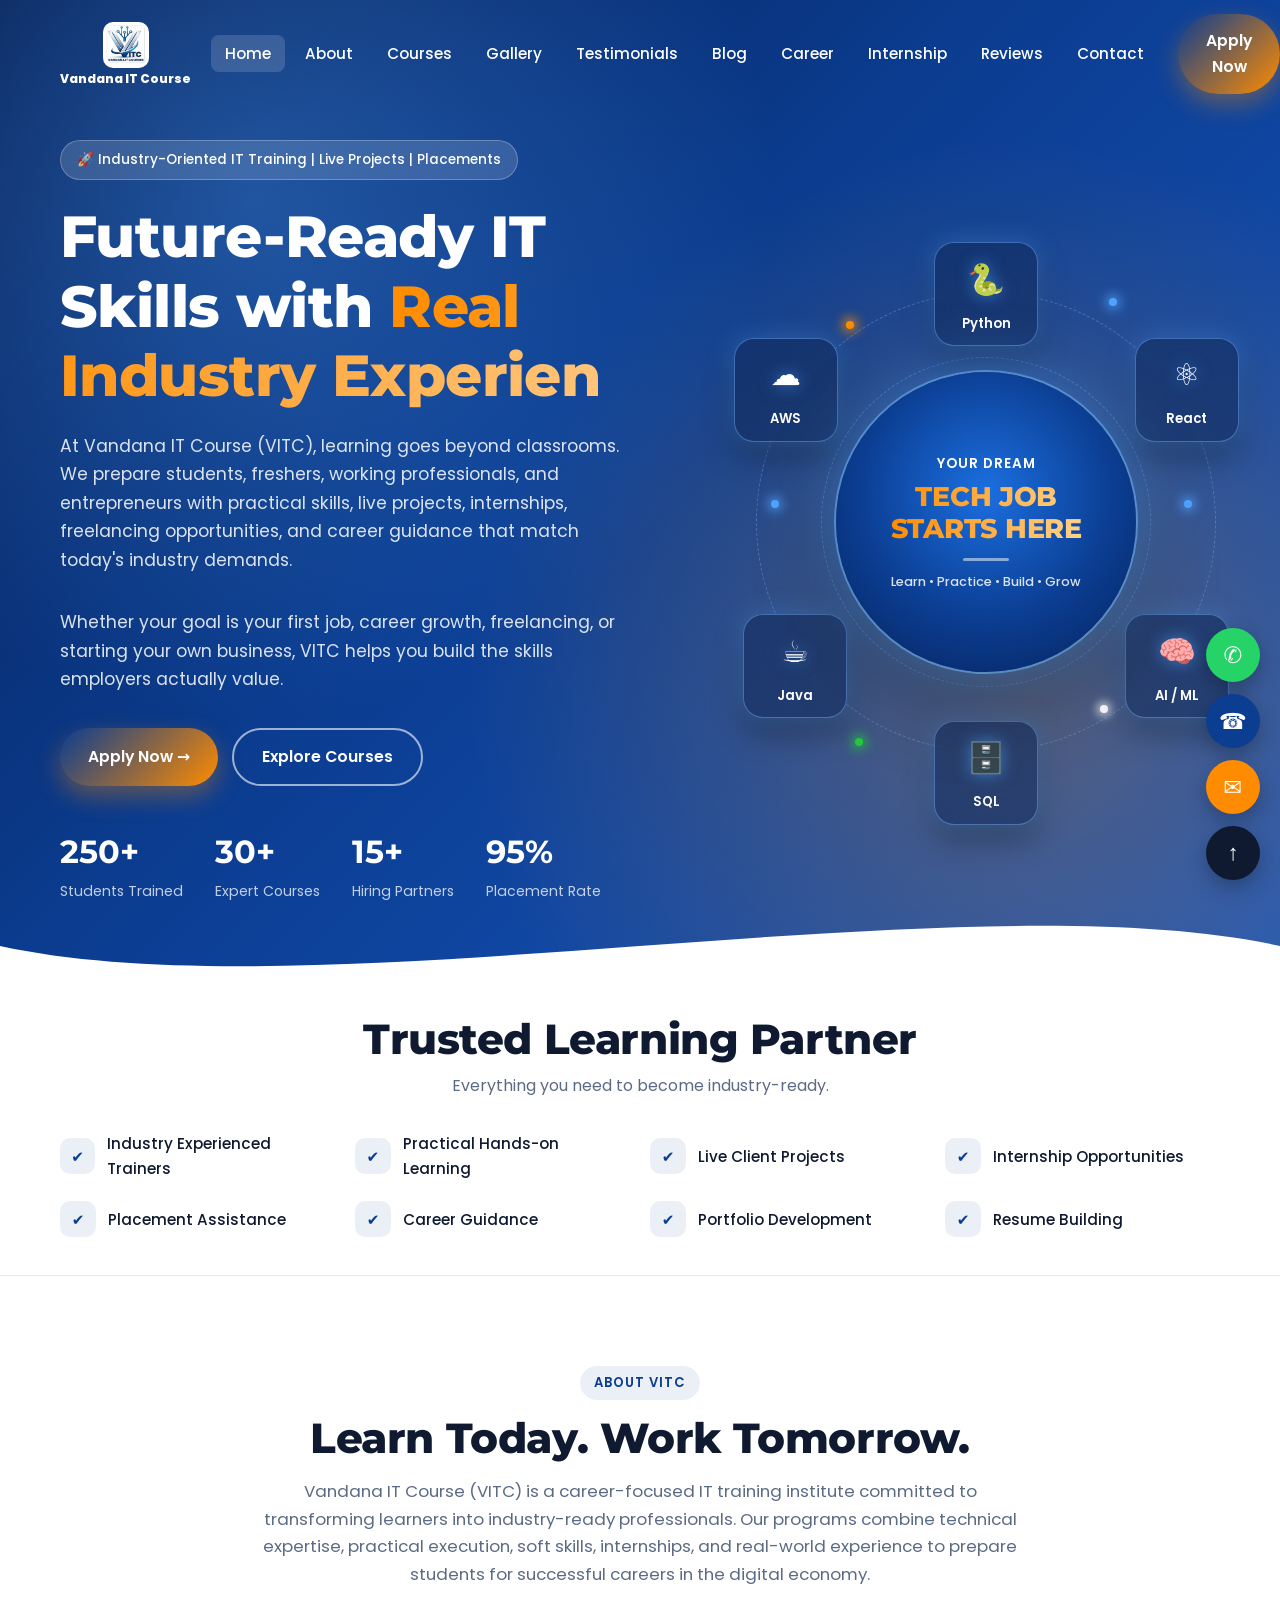
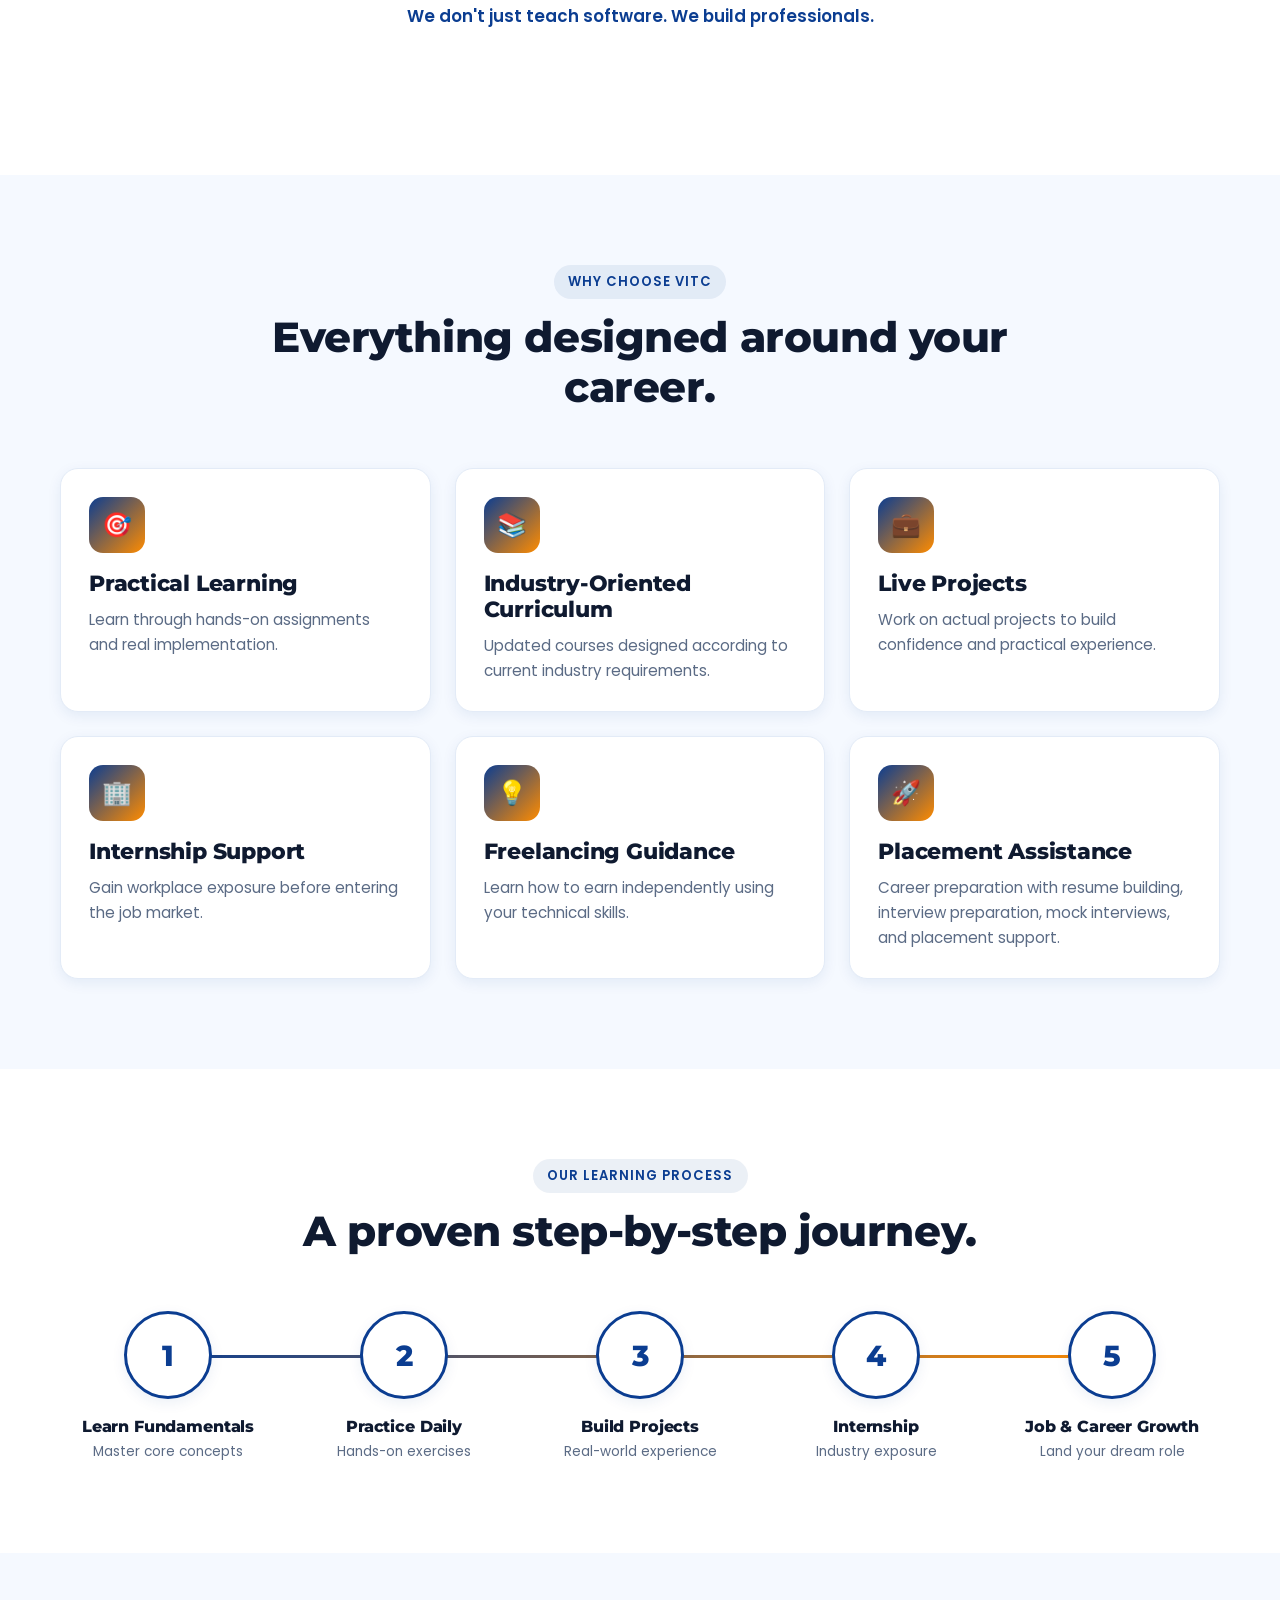
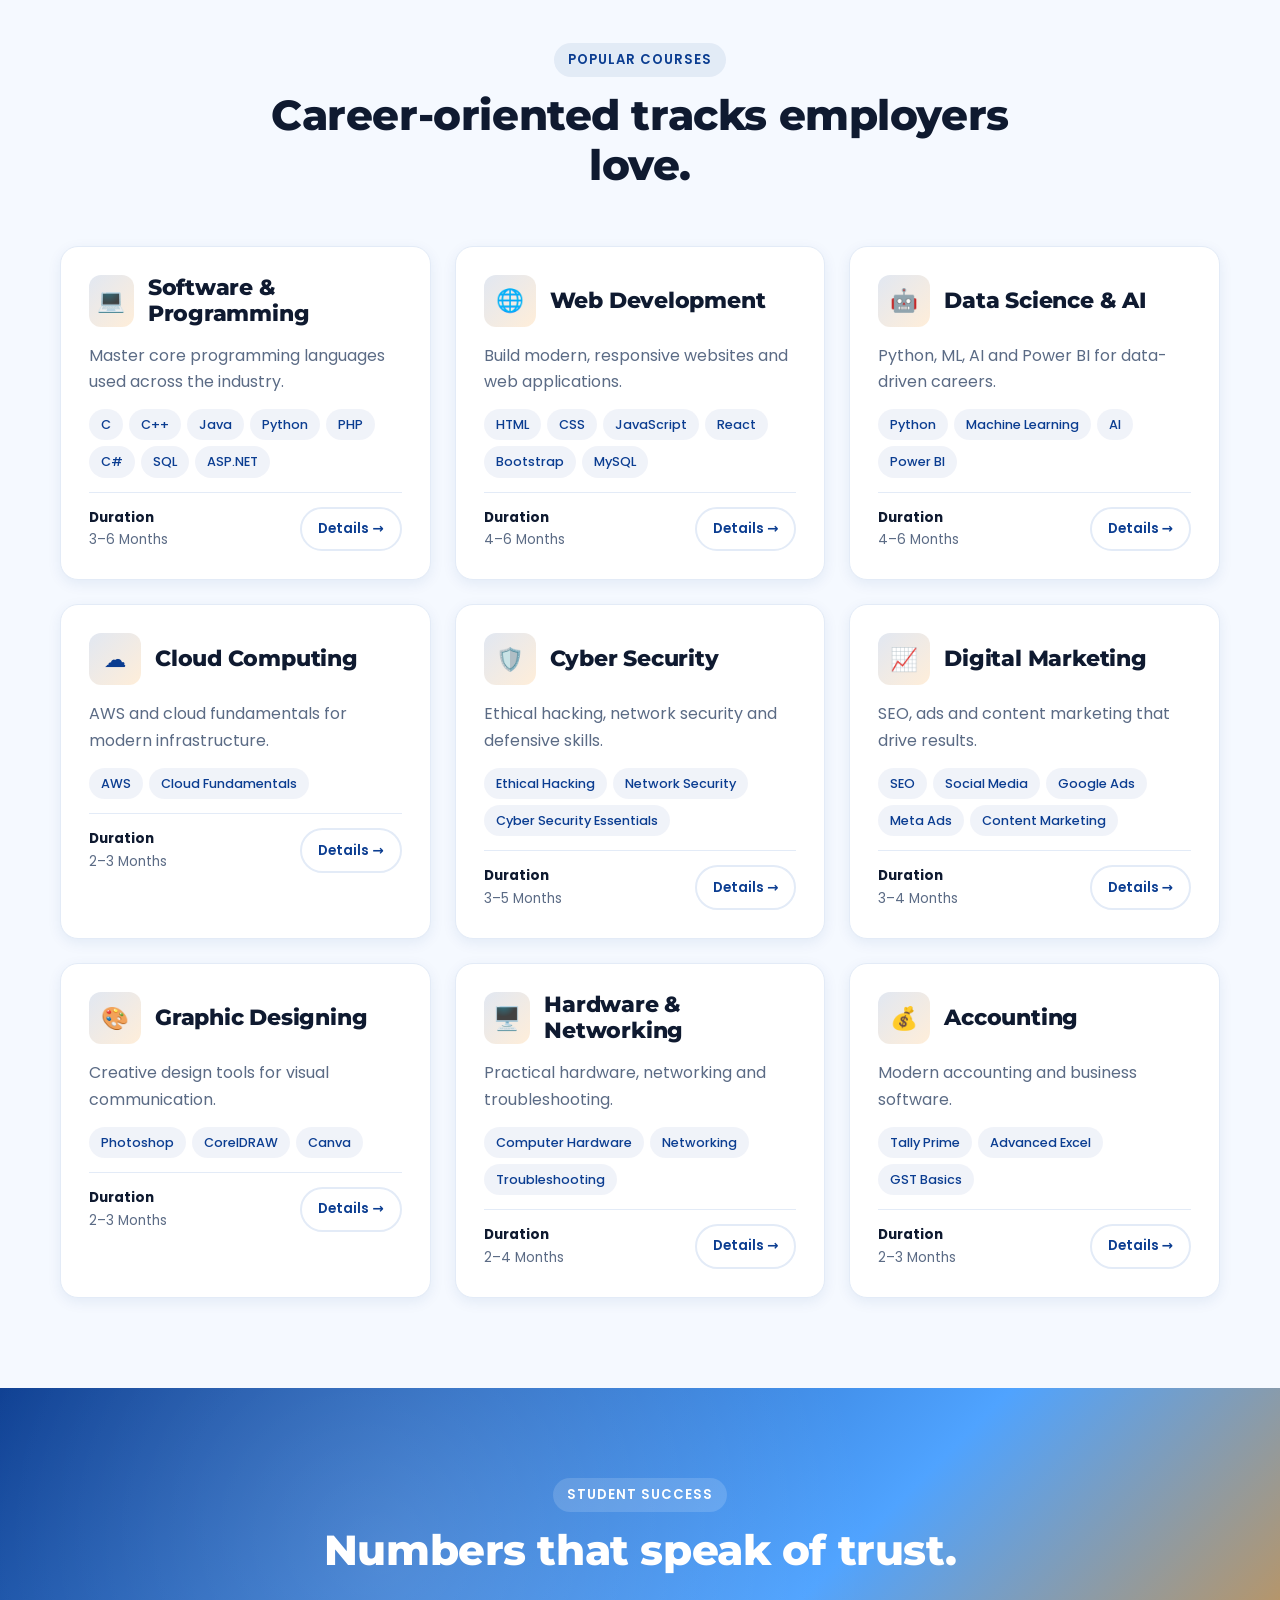
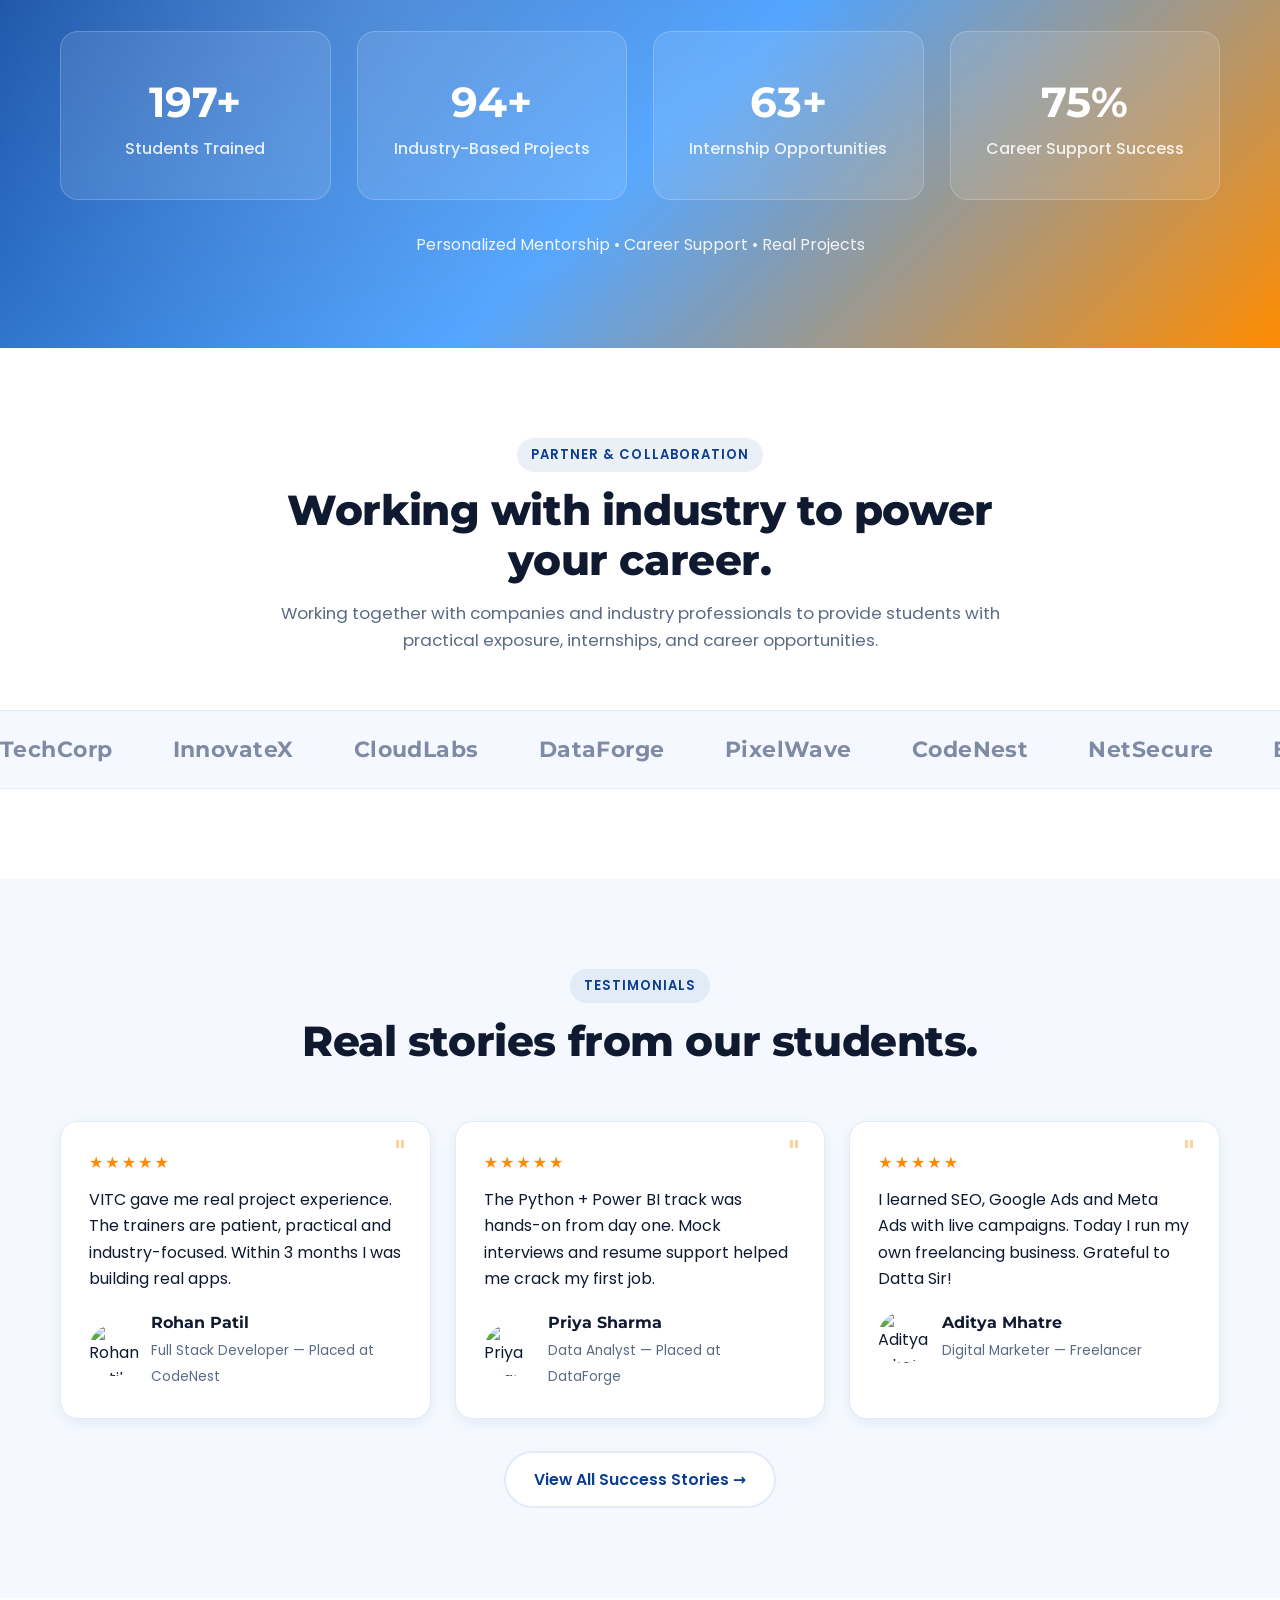
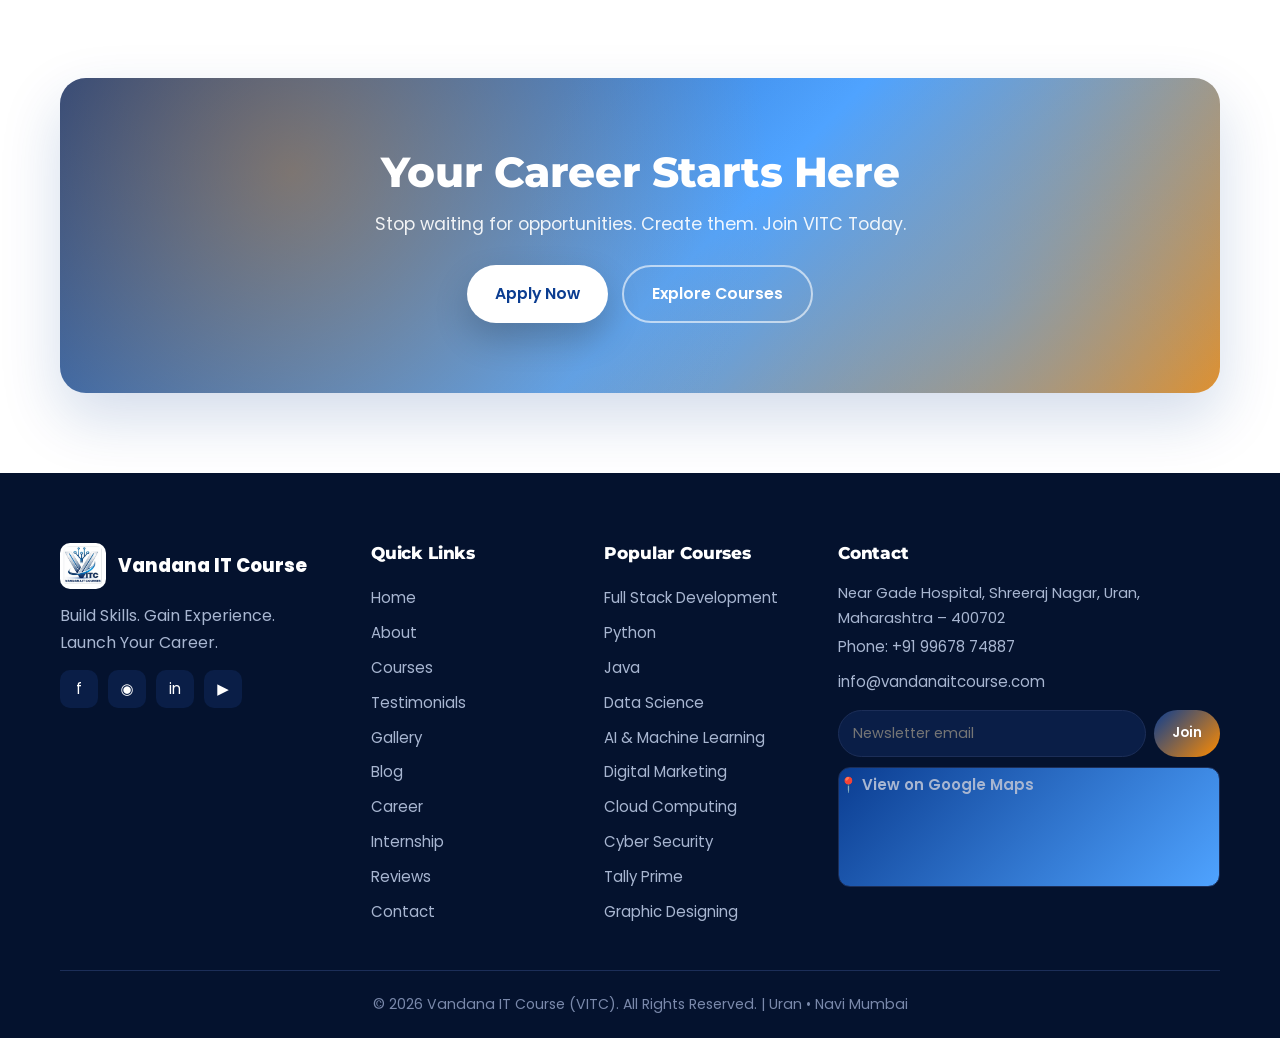
==== commit be4ca6e3: "Initial website upload" ====
--- a/index.html
+++ b/index.html
@@ -59,10 +59,26 @@
 </div>
 </div>
 <div class="hero-visual reveal">
-<div class="card-float cf1"><span class="ico">🐍</span> Python</div>
-<div class="card-float cf2"><span class="ico">⚛️</span> React</div>
-<div class="card-float cf3"><span class="ico">☁️</span> AWS Cloud</div>
-<div class="center"><div class="center-img"><img src="assets/img/logo.jpeg" alt="VITC"></div></div>
+<div class="orbit-ring ring1"></div>
+<div class="orbit-ring ring2"></div>
+<span class="orbit-dot od1"></span>
+<span class="orbit-dot od2"></span>
+<span class="orbit-dot od3"></span>
+<span class="orbit-dot od4"></span>
+<span class="orbit-dot od5"></span>
+<span class="orbit-dot od6"></span>
+<div class="tech-badge tb-python"><div class="tb-ico">🐍</div><span>Python</span></div>
+<div class="tech-badge tb-react"><div class="tb-ico">⚛️</div><span>React</span></div>
+<div class="tech-badge tb-aws"><div class="tb-ico">☁️</div><span>AWS</span></div>
+<div class="tech-badge tb-java"><div class="tb-ico">☕</div><span>Java</span></div>
+<div class="tech-badge tb-aiml"><div class="tb-ico">🧠</div><span>AI / ML</span></div>
+<div class="tech-badge tb-sql"><div class="tb-ico">🗄️</div><span>SQL</span></div>
+<div class="center"><div class="center-img">
+<span class="cc-eyebrow">YOUR DREAM</span>
+<h3 class="cc-heading">TECH JOB<br>STARTS HERE</h3>
+<div class="cc-divider"></div>
+<p class="cc-sub">Learn • Practice • Build • Grow</p>
+</div></div>
 </div>
 </div>
 <div class="wave"><svg viewBox="0 0 1440 100" preserveAspectRatio="none"><path fill="#fff" d="M0,50 C360,120 1080,-20 1440,50 L1440,100 L0,100 Z"/></svg></div>
--- a/assets/css/style.css
+++ b/assets/css/style.css
@@ -110,17 +110,31 @@
 .hero-stats .stat b{font-size:2rem;font-family:'Montserrat',sans-serif;color:#fff;display:block}
 .hero-stats .stat span{color:rgba(255,255,255,.75);font-size:.88rem}
 
-.hero-visual{position:relative;height:480px}
-.hero-visual .orb{position:absolute;inset:auto;border-radius:50%;filter:blur(2px);animation:float 6s ease-in-out infinite}
-.hero-visual .card-float{position:absolute;background:rgba(255,255,255,.15);backdrop-filter:blur(14px);border:1px solid rgba(255,255,255,.25);border-radius:16px;padding:14px 18px;color:#fff;display:flex;align-items:center;gap:10px;font-weight:600;box-shadow:0 20px 50px rgba(0,0,0,.25);animation:float 5s ease-in-out infinite}
-.hero-visual .card-float .ico{width:38px;height:38px;border-radius:10px;background:var(--grad-btn);display:grid;place-items:center;font-size:1.15rem}
-.hero-visual .cf1{top:8%;left:5%;animation-delay:0s}
-.hero-visual .cf2{top:38%;right:0;animation-delay:1s}
-.hero-visual .cf3{bottom:8%;left:12%;animation-delay:2s}
+.hero-visual{position:relative;height:560px}
+.hero-visual .orbit-ring{position:absolute;top:50%;left:50%;border:1px dashed rgba(120,180,255,.4);border-radius:50%;transform:translate(-50%,-50%);pointer-events:none}
+.hero-visual .ring1{width:460px;height:460px}
+.hero-visual .ring2{width:330px;height:330px}
+.hero-visual .orbit-dot{position:absolute;width:8px;height:8px;border-radius:50%;background:#4FA3FF;box-shadow:0 0 12px 3px rgba(79,163,255,.9);animation:float 4s ease-in-out infinite}
+.hero-visual .od1{top:14%;left:20%;background:#FF8C00;box-shadow:0 0 12px 3px rgba(255,140,0,.9)}
+.hero-visual .od2{top:10%;right:22%}
+.hero-visual .od3{top:46%;right:6%}
+.hero-visual .od4{bottom:16%;right:24%;background:#ffffff;box-shadow:0 0 10px 3px rgba(255,255,255,.8)}
+.hero-visual .od5{bottom:10%;left:22%;background:#27c93f;box-shadow:0 0 12px 3px rgba(39,201,63,.9)}
+.hero-visual .od6{top:46%;left:4%}
+.hero-visual .tech-badge{position:absolute;width:104px;height:104px;background:rgba(15,40,90,.55);border:1px solid rgba(120,180,255,.45);border-radius:20px;display:flex;flex-direction:column;align-items:center;justify-content:center;gap:8px;backdrop-filter:blur(10px);box-shadow:0 0 25px rgba(79,163,255,.35),0 15px 30px rgba(0,0,0,.35);animation:float 5s ease-in-out infinite;color:#fff;font-weight:600;font-size:.82rem;text-align:center}
+.hero-visual .tech-badge .tb-ico{font-size:1.9rem;filter:drop-shadow(0 0 8px rgba(79,163,255,.6))}
+.hero-visual .tb-python{top:0;left:50%;transform:translateX(-50%);animation-delay:0s}
+.hero-visual .tb-aws{top:17%;left:-4%;animation-delay:.6s}
+.hero-visual .tb-react{top:17%;right:-4%;animation-delay:1.2s}
+.hero-visual .tb-java{bottom:15%;left:-2%;animation-delay:1.8s}
+.hero-visual .tb-aiml{bottom:15%;right:-2%;animation-delay:2.4s}
+.hero-visual .tb-sql{bottom:-4%;left:50%;transform:translateX(-50%);animation-delay:3s}
 .hero-visual .center{position:absolute;inset:0;display:grid;place-items:center}
-.hero-visual .center-img{width:280px;height:280px;border-radius:50%;background:linear-gradient(135deg,#4FA3FF,#0B3D91);display:grid;place-items:center;box-shadow:0 30px 80px rgba(0,0,0,.4);position:relative;overflow:hidden}
-.hero-visual .center-img::before{content:"";position:absolute;inset:-30%;background:conic-gradient(from 0deg,rgba(255,140,0,.5),transparent 40%,rgba(79,163,255,.6),transparent 80%);animation:spin 8s linear infinite}
-.hero-visual .center-img img{width:180px;height:180px;object-fit:contain;background:#fff;border-radius:50%;padding:14px;position:relative;z-index:2;box-shadow:0 10px 30px rgba(0,0,0,.3)}
+.hero-visual .center-img{width:300px;height:300px;border-radius:50%;background:radial-gradient(circle at 50% 40%,#1b6fe0 0%,#0B3D91 55%,#062159 100%);display:flex;flex-direction:column;align-items:center;justify-content:center;text-align:center;box-shadow:0 0 0 2px rgba(120,190,255,.5),0 0 60px rgba(79,163,255,.55),0 30px 80px rgba(0,0,0,.4);position:relative;padding:20px}
+.hero-visual .center-img .cc-eyebrow{color:#fff;font-weight:600;letter-spacing:1px;font-size:.85rem;margin-bottom:6px}
+.hero-visual .center-img .cc-heading{font-family:'Montserrat',sans-serif;font-weight:800;font-size:1.7rem;line-height:1.15;background:linear-gradient(90deg,#FF8C00,#ffd28a);-webkit-background-clip:text;background-clip:text;color:transparent;margin:0}
+.hero-visual .center-img .cc-divider{width:46px;height:3px;background:rgba(255,255,255,.5);border-radius:2px;margin:14px 0 10px}
+.hero-visual .center-img .cc-sub{color:rgba(255,255,255,.85);font-size:.8rem;font-weight:500;margin:0}
 @keyframes float{0%,100%{transform:translateY(0)}50%{transform:translateY(-14px)}}
 @keyframes spin{to{transform:rotate(360deg)}}
 
@@ -141,7 +155,32 @@
 .grid-3{grid-template-columns:repeat(3,1fr)}
 .grid-4{grid-template-columns:repeat(4,1fr)}
 @media (max-width:960px){.grid-3,.grid-4{grid-template-columns:repeat(2,1fr)}}
-@media (max-width:640px){.grid-2,.grid-3,.grid-4{grid-template-columns:1fr}.hero-grid{grid-template-columns:1fr;gap:40px}.hero-visual{height:380px}}
+@media (max-width:640px){.grid-2,.grid-3,.grid-4{grid-template-columns:1fr}.hero-grid{grid-template-columns:1fr;gap:36px}
+.hero-visual{height:440px}
+.hero-visual .ring1{width:300px;height:300px}
+.hero-visual .ring2{width:215px;height:215px}
+.hero-visual .orbit-dot{width:6px;height:6px}
+.hero-visual .tech-badge{width:76px;height:76px;border-radius:16px;gap:4px;padding:4px;font-size:.6rem}
+.hero-visual .tech-badge .tb-ico{font-size:1.25rem}
+.hero-visual .tb-aws{left:2%}
+.hero-visual .tb-react{right:2%}
+.hero-visual .tb-java{left:4%}
+.hero-visual .tb-aiml{right:4%}
+.hero-visual .center-img{width:190px;height:190px;padding:10px}
+.hero-visual .center-img .cc-eyebrow{font-size:.62rem;margin-bottom:3px}
+.hero-visual .center-img .cc-heading{font-size:1rem}
+.hero-visual .center-img .cc-divider{width:32px;height:2px;margin:8px 0 6px}
+.hero-visual .center-img .cc-sub{font-size:.58rem}
+}
+@media (max-width:400px){
+.hero-visual{height:400px}
+.hero-visual .ring1{width:260px;height:260px}
+.hero-visual .ring2{width:185px;height:185px}
+.hero-visual .tech-badge{width:66px;height:66px;font-size:.54rem}
+.hero-visual .tech-badge .tb-ico{font-size:1.1rem}
+.hero-visual .center-img{width:165px;height:165px}
+.hero-visual .center-img .cc-heading{font-size:.88rem}
+}
 
 .card{background:#fff;border:1px solid var(--border);border-radius:var(--radius);padding:28px;box-shadow:var(--shadow-sm);transition:.35s;position:relative;overflow:hidden}
 .card:hover{transform:translateY(-6px);box-shadow:var(--shadow-md);border-color:transparent}
